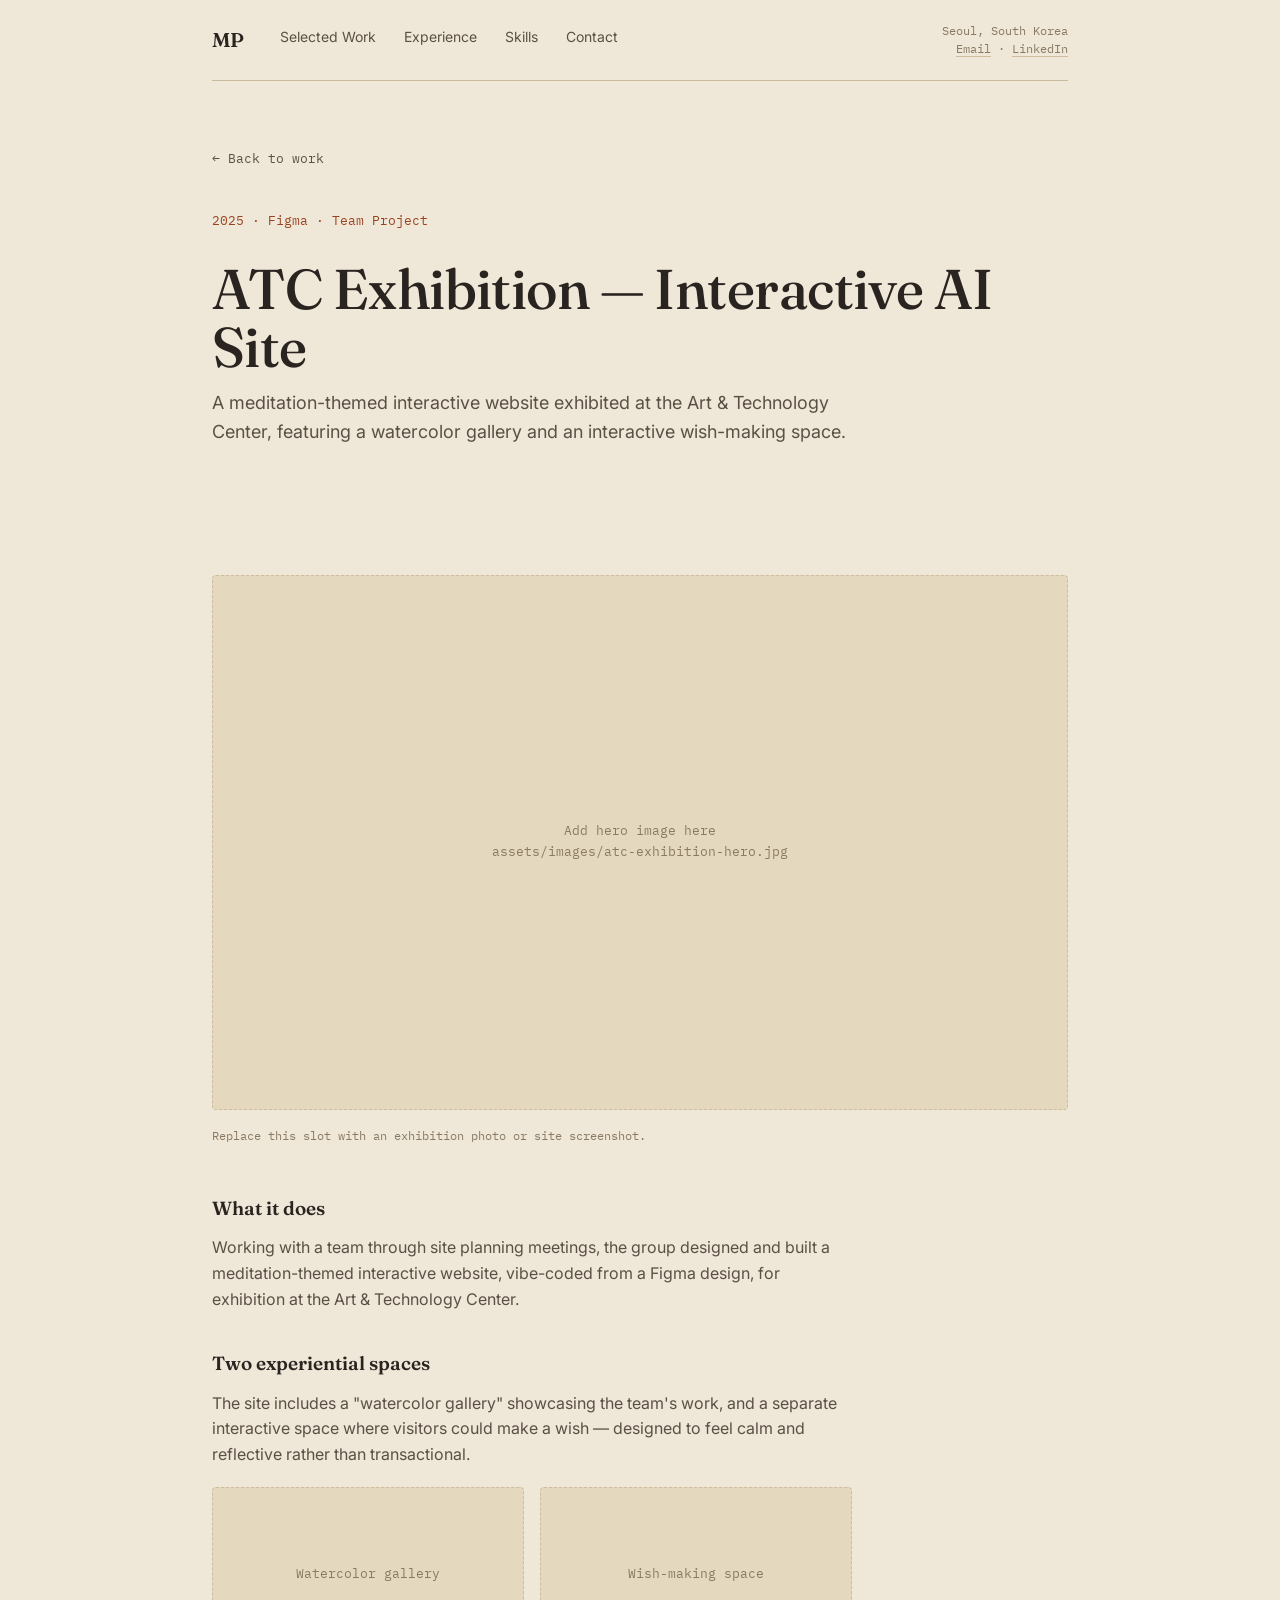
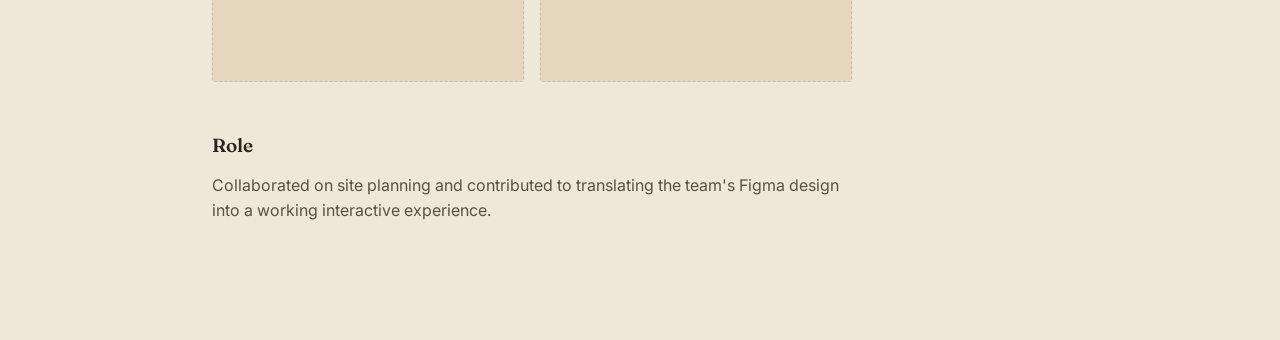
==== projects/atc-exhibition.html @ 1a22117f "Initial commit: Portfolio website" ====
<!DOCTYPE html>
<html lang="ko">
<head>
<meta charset="UTF-8">
<meta name="viewport" content="width=device-width, initial-scale=1.0">
<title>ATC Exhibition — Minji Park</title>
<link rel="preconnect" href="https://fonts.googleapis.com">
<link href="https://fonts.googleapis.com/css2?family=Fraunces:ital,opsz,wght@0,9..144,400;0,9..144,500;0,9..144,600;1,9..144,400&family=Inter:wght@400;500;600&family=IBM+Plex+Mono:wght@400;500&display=swap" rel="stylesheet">
<link rel="stylesheet" href="../styles.css">
</head>
<body>

<div class="wrap">
  <header class="rail">
    <div class="rail-left">
      <a class="mark" href="../index.html">MP</a>
      <nav>
        <a href="../index.html#work">Selected Work</a>
        <a href="../index.html#experience">Experience</a>
        <a href="../index.html#skills">Skills</a>
        <a href="../index.html#contact">Contact</a>
      </nav>
    </div>
    <div class="rail-foot">
      Seoul, South Korea<br>
      <a href="mailto:youremail@example.com">Email</a> · <a href="https://linkedin.com/in/minjipark-profile" target="_blank">LinkedIn</a>
    </div>
  </header>

  <main>
    <a class="back-link" href="../index.html#work">&larr; Back to work</a>

    <section class="detail-hero">
      <p class="detail-meta">2025 · Figma · Team Project</p>
      <h1>ATC Exhibition — Interactive AI Site</h1>
      <p class="lede">A meditation-themed interactive website exhibited at the Art &amp; Technology Center, featuring a watercolor gallery and an interactive wish-making space.</p>
    </section>

    <div class="image-slot">
      <p class="placeholder-text">Add hero image here<br>assets/images/atc-exhibition-hero.jpg</p>
    </div>
    <p class="image-caption">Replace this slot with an exhibition photo or site screenshot.</p>

    <div class="detail-body">
      <h3>What it does</h3>
      <p>Working with a team through site planning meetings, the group designed and built a meditation-themed interactive website, vibe-coded from a Figma design, for exhibition at the Art &amp; Technology Center.</p>

      <h3>Two experiential spaces</h3>
      <p>The site includes a "watercolor gallery" showcasing the team's work, and a separate interactive space where visitors could make a wish — designed to feel calm and reflective rather than transactional.</p>

      <div class="image-row">
        <div class="image-slot"><p class="placeholder-text">Watercolor gallery</p></div>
        <div class="image-slot"><p class="placeholder-text">Wish-making space</p></div>
      </div>

      <h3>Role</h3>
      <p>Collaborated on site planning and contributed to translating the team's Figma design into a working interactive experience.</p>
    </div>
  </main>
</div>

<script src="../script.js"></script>
</body>
</html>
---- styles.css ----
:root{
  --cream:#efe7d8;
  --panel:#e4d8bf;
  --panel-line:#cebd9c;
  --ink:#2a2420;
  --ink-soft:#5b5045;
  --taupe:#8a7a63;
  --orange:#bf5527;
  --orange-deep:#9a431f;
  --orange-soft:#e2a479;
  --line:#cabb9c;
}
*{box-sizing:border-box;}
html{scroll-behavior:smooth;}
body{
  margin:0;
  background:var(--cream);
  color:var(--ink);
  font-family:'Inter', -apple-system, sans-serif;
  font-size:16px;
  line-height:1.6;
  -webkit-font-smoothing:antialiased;
}
a{color:inherit;}
img{max-width:100%; display:block;}
::selection{background:var(--orange-soft); color:var(--ink);}

.wrap{
  max-width:920px;
  margin:0 auto;
  padding:0 32px;
}

/* ---- top rail ---- */
.rail{
  position:sticky;
  top:0;
  z-index:10;
  background:rgba(239,231,216,0.9);
  backdrop-filter:blur(6px);
  display:flex;
  align-items:center;
  justify-content:space-between;
  padding:22px 0;
  border-bottom:1px solid var(--line);
}
.rail-left{display:flex; align-items:center; gap:36px;}
.mark{
  font-family:'Fraunces', serif;
  font-weight:600;
  font-size:20px;
  letter-spacing:-0.01em;
  text-decoration:none;
  color:var(--ink);
}
.rail nav{
  display:flex;
  flex-direction:row;
  gap:28px;
}
.rail nav a{
  text-decoration:none;
  color:var(--ink-soft);
  font-size:14px;
  padding-bottom:3px;
  border-bottom:2px solid transparent;
  transition:color .15s ease, border-color .15s ease;
}
.rail nav a:hover{color:var(--orange-deep); border-color:var(--orange);}
.rail-foot{
  font-family:'IBM Plex Mono', monospace;
  font-size:12px;
  color:var(--taupe);
  text-align:right;
  line-height:1.5;
}
.rail-foot a{text-decoration:none; border-bottom:1px solid var(--panel-line);}
.rail-foot a:hover{border-color:var(--orange);}

/* ---- main ---- */
main{padding:64px 0 96px; min-width:0;}
section{padding:88px 0; border-top:1px solid var(--line);}
section:first-of-type{border-top:none; padding-top:0;}

.fade-section{
  opacity:0;
  transform:translateY(18px);
  transition:opacity .7s ease, transform .7s ease;
}
.fade-section.in-view{
  opacity:1;
  transform:translateY(0);
}
@media (prefers-reduced-motion: reduce){
  .fade-section{opacity:1; transform:none; transition:none;}
}

/* hero */
.hero{
  min-height:calc(100vh - 80px);
  display:flex;
  flex-direction:column;
  justify-content:center;
}
.hero h1{
  font-family:'Fraunces', serif;
  font-weight:500;
  font-size:clamp(56px, 9vw, 108px);
  line-height:0.98;
  margin:0 0 10px;
  letter-spacing:-0.015em;
}
.hero .kr{
  font-family:'Fraunces', serif;
  font-style:italic;
  font-weight:400;
  font-size:clamp(24px, 3.4vw, 34px);
  color:var(--orange-deep);
  margin:0 0 40px;
}
.hero p.lede{
  max-width:56ch;
  font-size:19px;
  color:var(--ink-soft);
  margin:0 0 36px;
}
.tags{display:flex; flex-wrap:wrap; gap:10px;}
.tag{
  font-family:'IBM Plex Mono', monospace;
  font-size:12.5px;
  color:var(--ink-soft);
  background:var(--panel);
  border:1px solid var(--panel-line);
  padding:6px 12px;
  border-radius:3px;
}

h2.h-label{
  font-family:'Fraunces', serif;
  font-weight:500;
  font-size:28px;
  margin:0 0 40px;
  letter-spacing:-0.005em;
}

/* project list (home page) */
.project{
  display:grid;
  grid-template-columns:120px 1fr;
  gap:28px;
  padding:28px 0;
  border-top:1px solid var(--line);
  text-decoration:none;
  color:inherit;
}
.project:first-of-type{border-top:none; padding-top:0;}
.project .year{
  font-family:'IBM Plex Mono', monospace;
  font-size:13px;
  color:var(--taupe);
  padding-top:4px;
}
.project h3{
  font-family:'Fraunces', serif;
  font-weight:600;
  font-size:21px;
  margin:0 0 4px;
  transition:color .15s ease;
}
a.project:hover h3{color:var(--orange-deep);}
.project .stack{
  font-family:'IBM Plex Mono', monospace;
  font-size:12.5px;
  color:var(--orange-deep);
  margin:0 0 10px;
}
.project p{
  margin:0;
  color:var(--ink-soft);
  max-width:58ch;
  font-size:15px;
}

/* experience */
.xp-row{
  display:grid;
  grid-template-columns:1fr auto;
  gap:12px;
  align-items:baseline;
  padding:20px 0;
  border-top:1px solid var(--line);
}
.xp-row:first-of-type{border-top:none; padding-top:0;}
.xp-role{font-weight:600; font-size:16px;}
.xp-org{color:var(--ink-soft); font-size:14.5px; margin-top:2px;}
.xp-date{
  font-family:'IBM Plex Mono', monospace;
  font-size:12.5px;
  color:var(--taupe);
  white-space:nowrap;
}

/* skills */
.skill-grid{
  display:grid;
  grid-template-columns:repeat(2, 1fr);
  gap:32px 48px;
}
.skill-group h4{
  font-family:'IBM Plex Mono', monospace;
  font-size:12.5px;
  font-weight:500;
  color:var(--taupe);
  margin:0 0 10px;
}
.skill-group p{margin:0; font-size:15px; color:var(--ink);}

/* contact */
.contact h2.h-label{margin-bottom:16px;}
.contact p{color:var(--ink-soft); max-width:50ch; margin:0 0 28px;}
.contact-links{display:flex; flex-direction:column; gap:8px;}
.contact-links a{
  font-family:'Fraunces', serif;
  font-size:22px;
  text-decoration:none;
  color:var(--ink);
  width:fit-content;
  border-bottom:1px solid transparent;
  transition:border-color .15s ease, color .15s ease;
}
.contact-links a:hover{color:var(--orange-deep); border-color:var(--orange);}

/* ---- project detail pages ---- */
.back-link{
  display:inline-flex;
  align-items:center;
  gap:6px;
  font-family:'IBM Plex Mono', monospace;
  font-size:13px;
  color:var(--ink-soft);
  text-decoration:none;
  margin-bottom:40px;
  border-bottom:1px solid transparent;
}
.back-link:hover{color:var(--orange-deep); border-color:var(--orange);}

.detail-hero h1{
  font-family:'Fraunces', serif;
  font-weight:500;
  font-size:clamp(36px, 6vw, 56px);
  line-height:1.05;
  margin:0 0 12px;
  letter-spacing:-0.01em;
}
.detail-meta{
  font-family:'IBM Plex Mono', monospace;
  font-size:13px;
  color:var(--orange-deep);
  margin:0 0 28px;
}
.detail-hero p.lede{
  max-width:60ch;
  font-size:18px;
  color:var(--ink-soft);
  margin:0 0 40px;
}

/* image placeholder — swap the <img> src, or delete this block once you add real photos */
.image-slot{
  width:100%;
  aspect-ratio:16/10;
  background:var(--panel);
  border:1px dashed var(--panel-line);
  border-radius:4px;
  display:flex;
  align-items:center;
  justify-content:center;
  margin-bottom:16px;
  overflow:hidden;
}
.image-slot img{width:100%; height:100%; object-fit:cover;}
.image-slot .placeholder-text{
  font-family:'IBM Plex Mono', monospace;
  font-size:13px;
  color:var(--taupe);
  text-align:center;
  padding:20px;
}
.image-caption{
  font-family:'IBM Plex Mono', monospace;
  font-size:12px;
  color:var(--taupe);
  margin:0 0 48px;
}
.image-row{
  display:grid;
  grid-template-columns:1fr 1fr;
  gap:16px;
  margin-bottom:48px;
}
.image-row .image-slot{margin-bottom:0;}

.detail-body{max-width:64ch;}
.detail-body p{color:var(--ink-soft); font-size:16px; margin:0 0 20px;}
.detail-body h3{
  font-family:'Fraunces', serif;
  font-weight:600;
  font-size:19px;
  margin:36px 0 12px;
}

@media (max-width:800px){
  .wrap{padding:0 20px;}
  .rail{flex-wrap:wrap; gap:12px; padding:16px 0;}
  .rail nav{display:none;}
  .rail-foot{display:none;}
  main{padding:24px 0 72px;}
  section{padding:56px 0;}
  .project{grid-template-columns:1fr; gap:6px;}
  .skill-grid{grid-template-columns:1fr;}
  .image-row{grid-template-columns:1fr;}
}
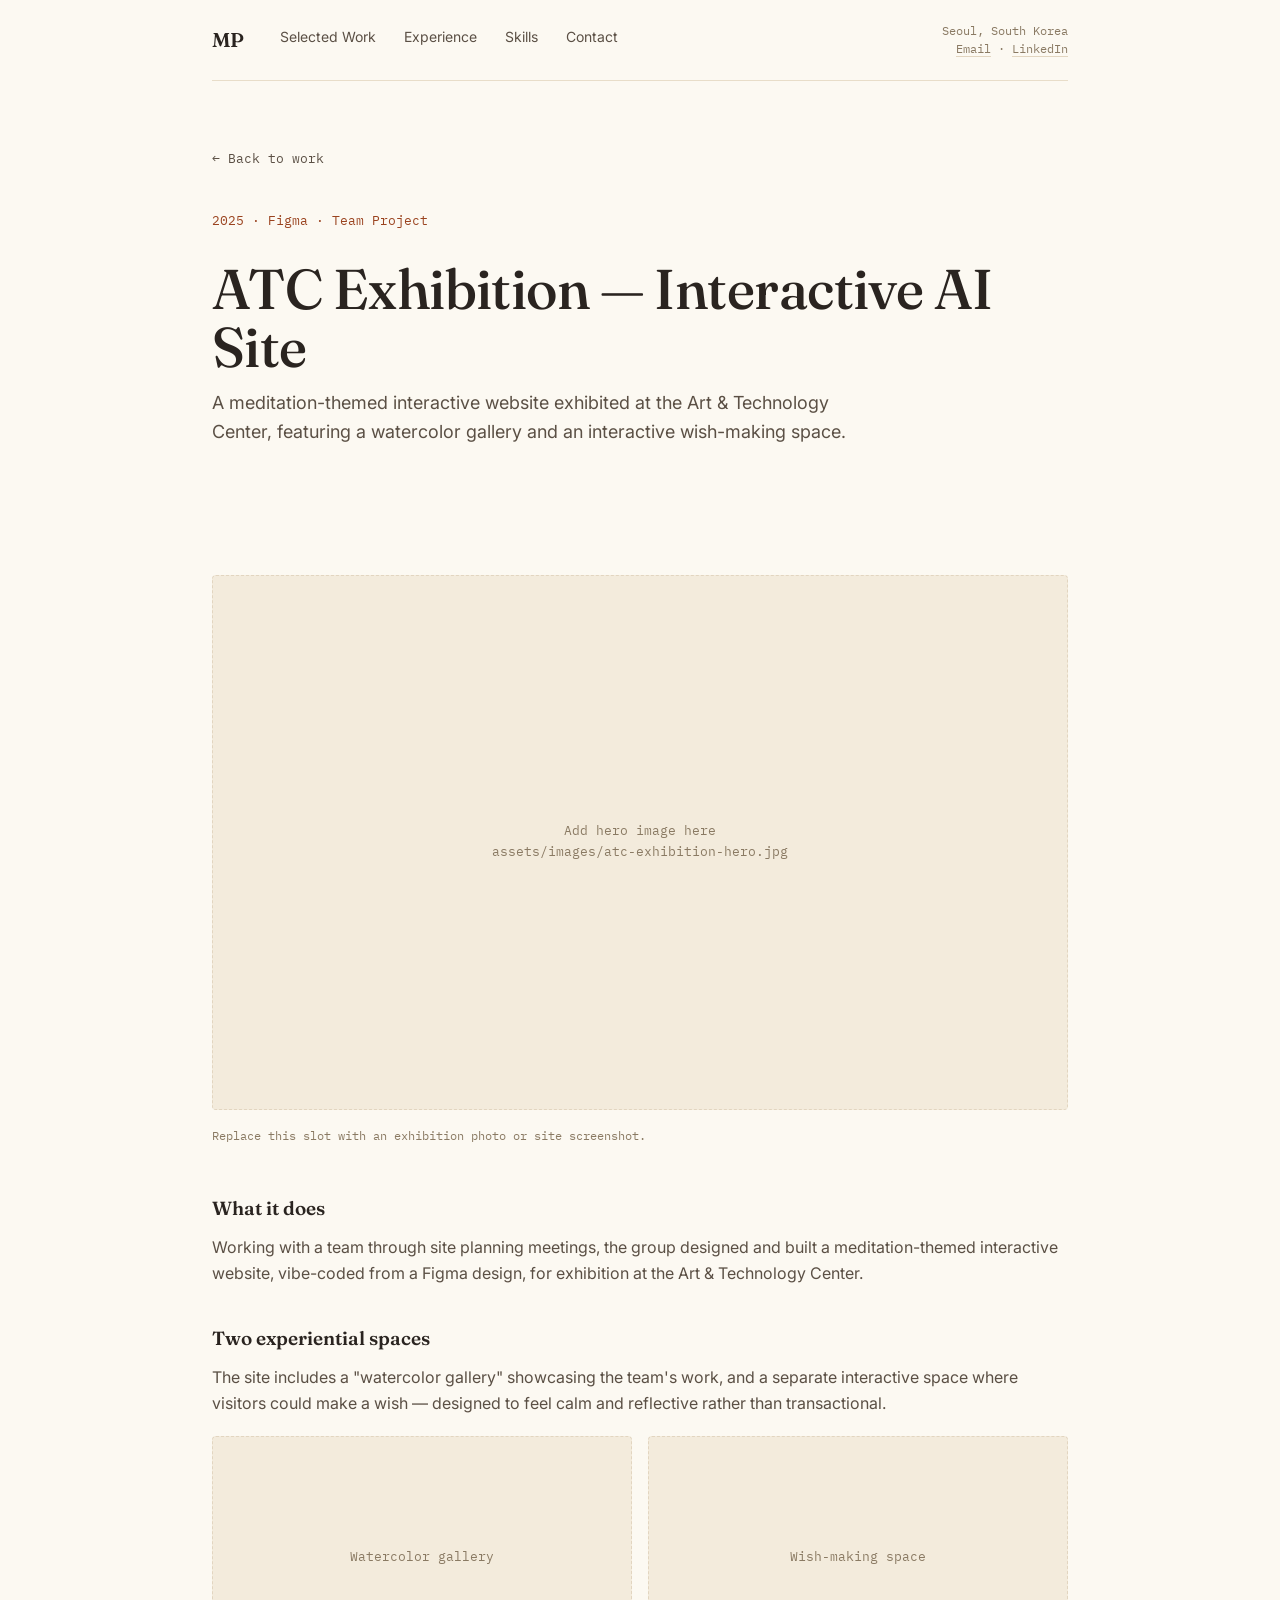
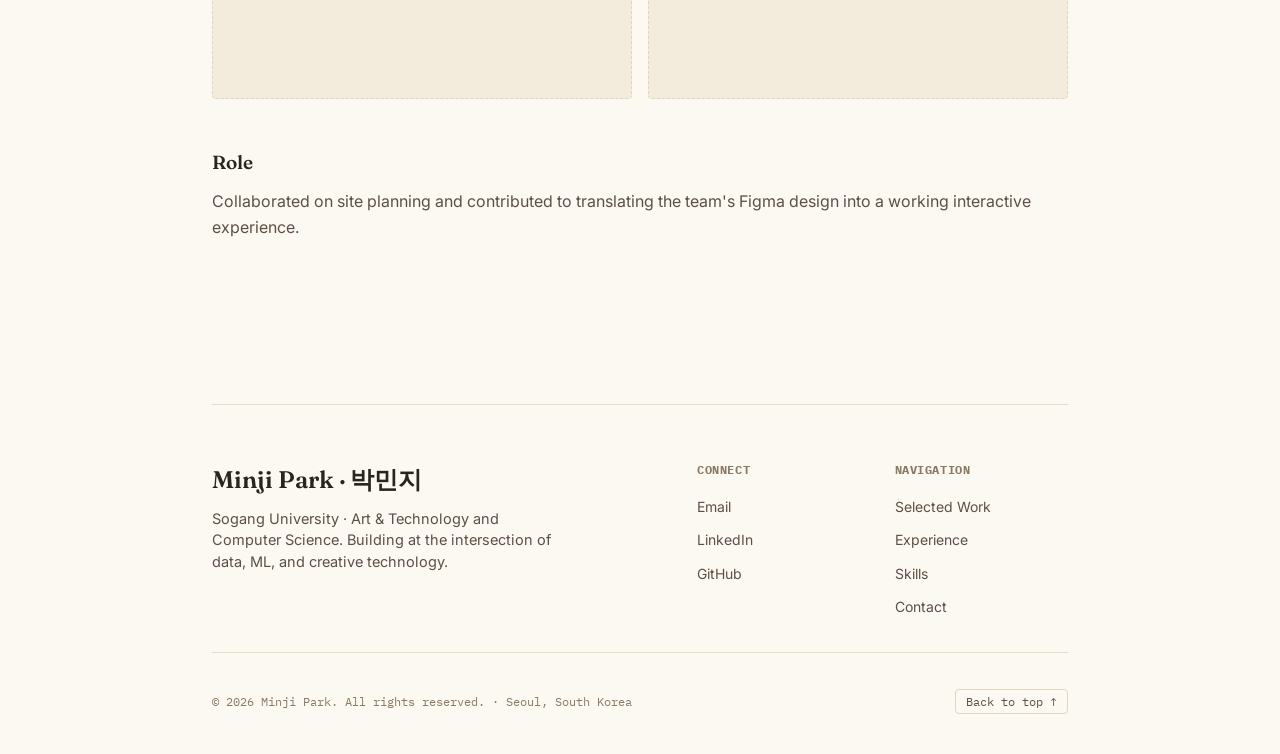
==== commit 571ced06: "Brighten beige background and add site footer with contact and LinkedIn links" ====
--- a/projects/atc-exhibition.html
+++ b/projects/atc-exhibition.html
@@ -23,7 +23,7 @@
     </div>
     <div class="rail-foot">
       Seoul, South Korea<br>
-      <a href="mailto:youremail@example.com">Email</a> · <a href="https://linkedin.com/in/minjipark-profile" target="_blank">LinkedIn</a>
+      <a href="mailto:minjip0810@gmail.com">Email</a> · <a href="https://linkedin.com/in/minjipark-profile" target="_blank" rel="noopener">LinkedIn</a>
     </div>
   </header>
 
@@ -57,6 +57,40 @@
       <p>Collaborated on site planning and contributed to translating the team's Figma design into a working interactive experience.</p>
     </div>
   </main>
+
+  <footer class="site-footer">
+    <div class="footer-inner">
+      <div class="footer-top">
+        <div class="footer-brand">
+          <a href="../index.html" class="footer-mark">Minji Park · 박민지</a>
+          <p>Sogang University · Art &amp; Technology and Computer Science. Building at the intersection of data, ML, and creative technology.</p>
+        </div>
+        <div class="footer-links-grid">
+          <div class="footer-col">
+            <h4>Connect</h4>
+            <ul>
+              <li><a href="mailto:minjip0810@gmail.com">Email</a></li>
+              <li><a href="https://linkedin.com/in/minjipark-profile" target="_blank" rel="noopener">LinkedIn</a></li>
+              <li><a href="https://github.com/mjipark" target="_blank" rel="noopener">GitHub</a></li>
+            </ul>
+          </div>
+          <div class="footer-col">
+            <h4>Navigation</h4>
+            <ul>
+              <li><a href="../index.html#work">Selected Work</a></li>
+              <li><a href="../index.html#experience">Experience</a></li>
+              <li><a href="../index.html#skills">Skills</a></li>
+              <li><a href="../index.html#contact">Contact</a></li>
+            </ul>
+          </div>
+        </div>
+      </div>
+      <div class="footer-bottom">
+        <div>© 2026 Minji Park. All rights reserved. · Seoul, South Korea</div>
+        <button class="back-to-top" onclick="window.scrollTo({top: 0, behavior: 'smooth'})">Back to top ↑</button>
+      </div>
+    </div>
+  </footer>
 </div>
 
 <script src="../script.js"></script>
--- a/styles.css
+++ b/styles.css
@@ -1,14 +1,14 @@
 :root{
-  --cream:#efe7d8;
-  --panel:#e4d8bf;
-  --panel-line:#cebd9c;
+  --cream:#fcf9f2;
+  --panel:#f3ebdc;
+  --panel-line:#e2d5c0;
   --ink:#2a2420;
   --ink-soft:#5b5045;
   --taupe:#8a7a63;
   --orange:#bf5527;
   --orange-deep:#9a431f;
   --orange-soft:#e2a479;
-  --line:#cabb9c;
+  --line:#e8ddc9;
 }
 *{box-sizing:border-box;}
 html{scroll-behavior:smooth;}
@@ -36,8 +36,8 @@
   position:sticky;
   top:0;
   z-index:10;
-  background:rgba(239,231,216,0.9);
-  backdrop-filter:blur(6px);
+  background:rgba(252,249,242,0.92);
+  backdrop-filter:blur(8px);
   display:flex;
   align-items:center;
   justify-content:space-between;
@@ -300,6 +300,7 @@
 }
 .image-row .image-slot{margin-bottom:0;}
 
+}
 .detail-body{max-width:64ch;}
 .detail-body p{color:var(--ink-soft); font-size:16px; margin:0 0 20px;}
 .detail-body h3{
@@ -307,6 +308,136 @@
   font-weight:600;
   font-size:19px;
   margin:36px 0 12px;
+}
+
+/* ---- contact cards ---- */
+.contact-grid {
+  display: grid;
+  grid-template-columns: repeat(auto-fit, minmax(240px, 1fr));
+  gap: 16px;
+  margin-top: 24px;
+}
+.contact-card {
+  display: flex;
+  flex-direction: column;
+  padding: 20px 24px;
+  background: var(--panel);
+  border: 1px solid var(--panel-line);
+  border-radius: 6px;
+  text-decoration: none;
+  color: inherit;
+  transition: transform 0.2s ease, border-color 0.2s ease, box-shadow 0.2s ease;
+}
+.contact-card:hover {
+  transform: translateY(-2px);
+  border-color: var(--orange);
+  box-shadow: 0 4px 16px rgba(191, 85, 39, 0.08);
+}
+.contact-card .card-label {
+  font-family: 'IBM Plex Mono', monospace;
+  font-size: 12px;
+  color: var(--taupe);
+  text-transform: uppercase;
+  margin-bottom: 6px;
+}
+.contact-card .card-title {
+  font-family: 'Fraunces', serif;
+  font-size: 19px;
+  font-weight: 600;
+  color: var(--ink);
+}
+.contact-card:hover .card-title {
+  color: var(--orange-deep);
+}
+
+/* ---- site footer ---- */
+.site-footer {
+  border-top: 1px solid var(--line);
+  padding: 56px 0 40px;
+  margin-top: 48px;
+}
+.footer-inner {
+  display: flex;
+  flex-direction: column;
+  gap: 36px;
+}
+.footer-top {
+  display: grid;
+  grid-template-columns: 1.2fr 1fr;
+  gap: 40px;
+  padding-bottom: 32px;
+  border-bottom: 1px solid var(--line);
+}
+.footer-brand .footer-mark {
+  font-family: 'Fraunces', serif;
+  font-size: 24px;
+  font-weight: 600;
+  text-decoration: none;
+  color: var(--ink);
+  display: inline-block;
+  margin-bottom: 8px;
+}
+.footer-brand p {
+  color: var(--ink-soft);
+  font-size: 14.5px;
+  max-width: 38ch;
+  margin: 0;
+  line-height: 1.5;
+}
+.footer-links-grid {
+  display: grid;
+  grid-template-columns: 1fr 1fr;
+  gap: 24px;
+}
+.footer-col h4 {
+  font-family: 'IBM Plex Mono', monospace;
+  font-size: 11.5px;
+  text-transform: uppercase;
+  letter-spacing: 0.05em;
+  color: var(--taupe);
+  margin: 0 0 14px;
+}
+.footer-col ul {
+  list-style: none;
+  padding: 0;
+  margin: 0;
+  display: flex;
+  flex-direction: column;
+  gap: 8px;
+}
+.footer-col a {
+  font-size: 14px;
+  color: var(--ink-soft);
+  text-decoration: none;
+  transition: color 0.15s ease;
+}
+.footer-col a:hover {
+  color: var(--orange-deep);
+}
+.footer-bottom {
+  display: flex;
+  align-items: center;
+  justify-content: space-between;
+  font-family: 'IBM Plex Mono', monospace;
+  font-size: 12px;
+  color: var(--taupe);
+}
+.back-to-top {
+  background: none;
+  border: none;
+  color: var(--ink-soft);
+  font-family: 'IBM Plex Mono', monospace;
+  font-size: 12px;
+  cursor: pointer;
+  padding: 4px 10px;
+  border: 1px solid var(--panel-line);
+  border-radius: 4px;
+  transition: all 0.15s ease;
+}
+.back-to-top:hover {
+  color: var(--orange-deep);
+  border-color: var(--orange);
+  background: var(--panel);
 }
 
 @media (max-width:800px){
@@ -314,9 +445,12 @@
   .rail{flex-wrap:wrap; gap:12px; padding:16px 0;}
   .rail nav{display:none;}
   .rail-foot{display:none;}
-  main{padding:24px 0 72px;}
-  section{padding:56px 0;}
+  main{padding:24px 0 48px;}
+  section{padding:48px 0;}
   .project{grid-template-columns:1fr; gap:6px;}
   .skill-grid{grid-template-columns:1fr;}
   .image-row{grid-template-columns:1fr;}
-}
+  .footer-top{grid-template-columns:1fr; gap:28px;}
+  .footer-bottom{flex-direction:column; gap:16px; align-items:flex-start;}
+}
+
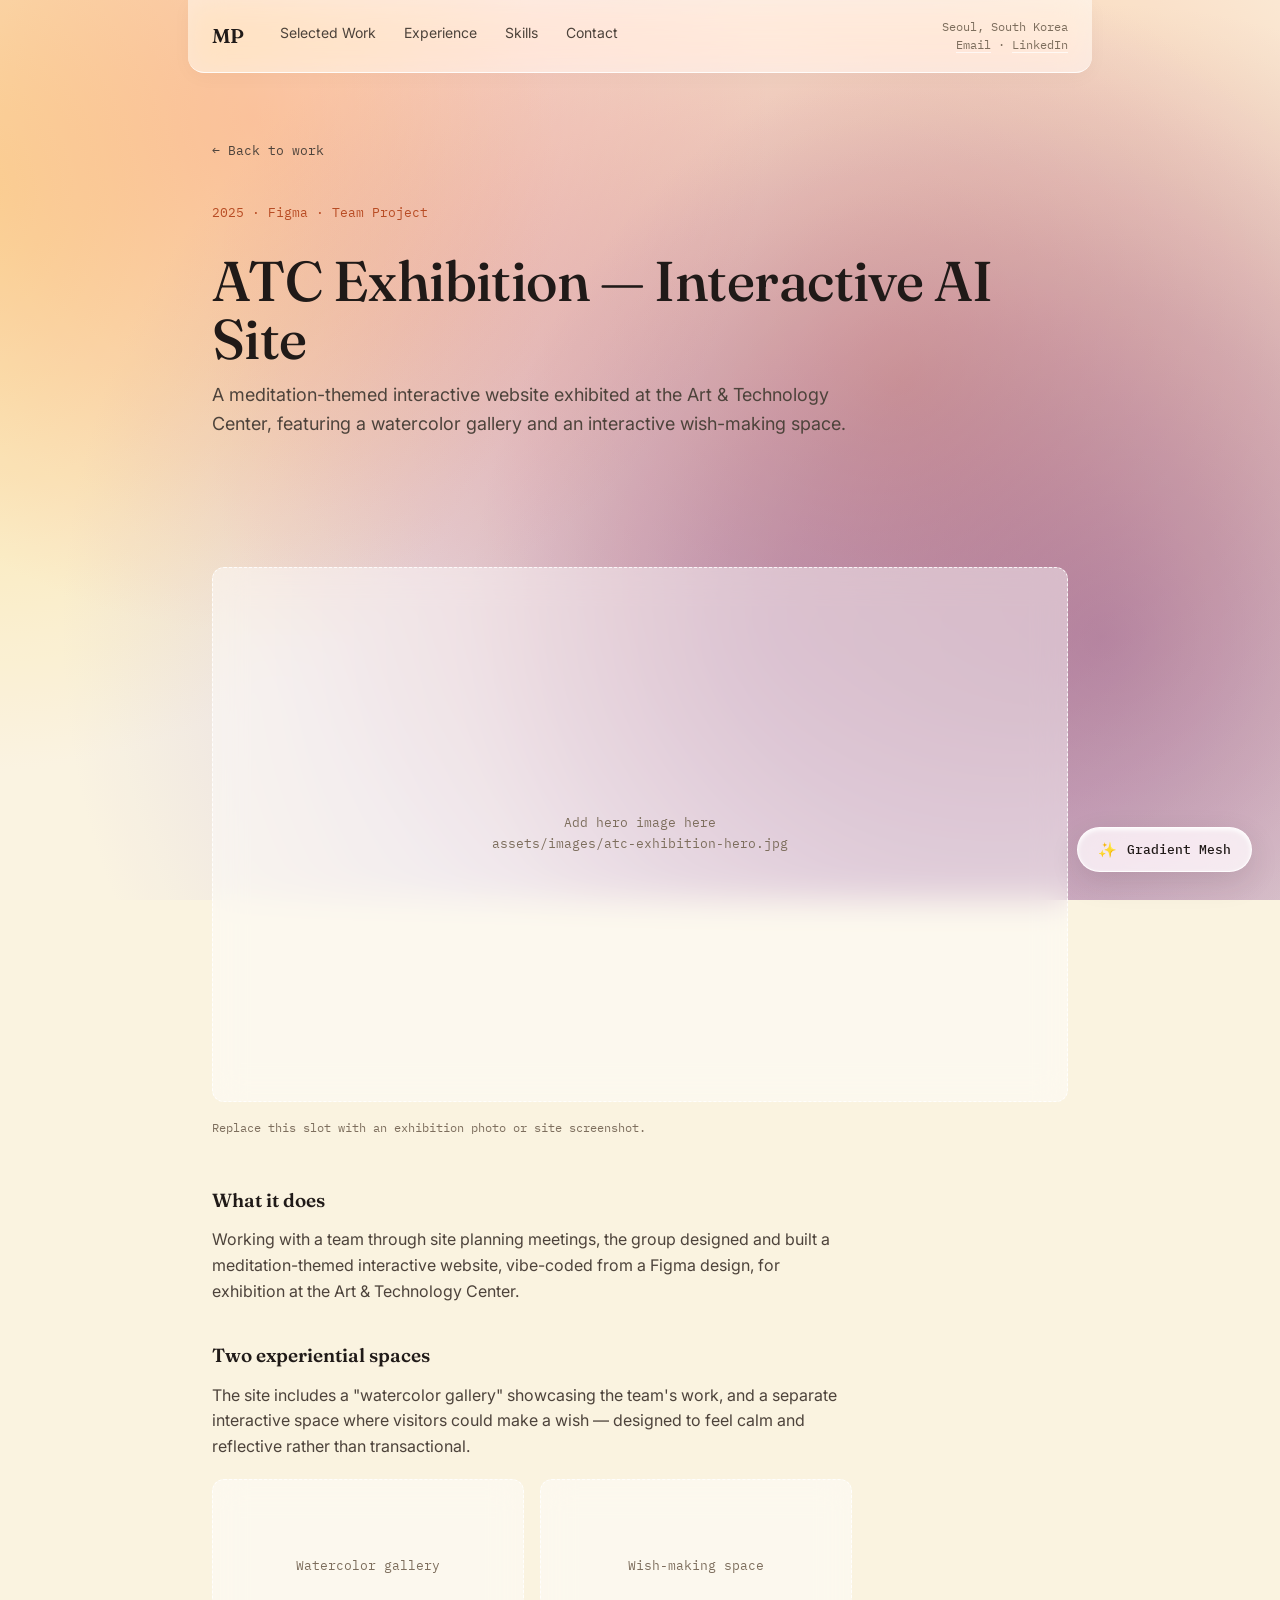
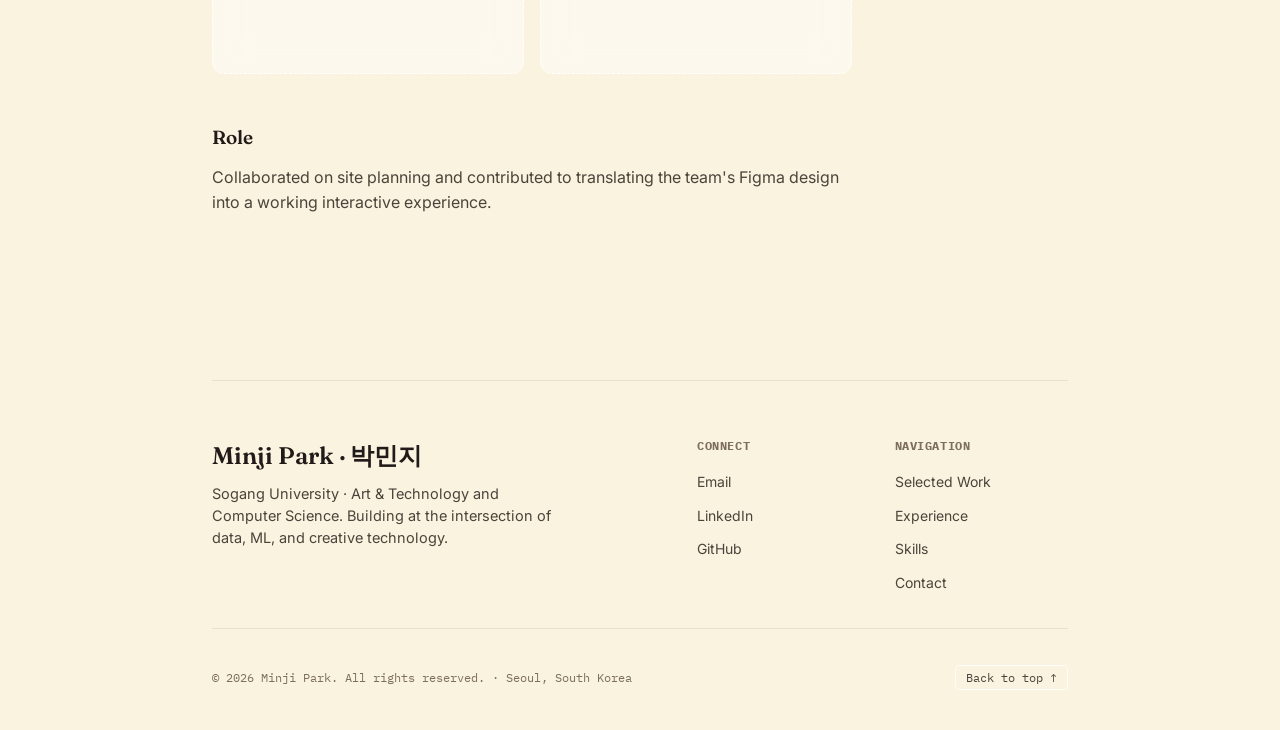
==== commit fe63b796: "Add animated gradient mesh background, glassmorphism retro panels, and interactive controls UI" ====
--- a/projects/atc-exhibition.html
+++ b/projects/atc-exhibition.html
@@ -9,6 +9,9 @@
 <link rel="stylesheet" href="../styles.css">
 </head>
 <body>
+<canvas id="gradient-mesh-canvas"></canvas>
+
+<div class="scroll-progress" id="scrollProgress"></div>
 
 <div class="wrap">
   <header class="rail">
@@ -94,5 +97,6 @@
 </div>
 
 <script src="../script.js"></script>
+<script src="../gradient-mesh.js"></script>
 </body>
 </html>
--- a/styles.css
+++ b/styles.css
@@ -1,14 +1,17 @@
 :root{
-  --cream:#fcf9f2;
-  --panel:#f3ebdc;
-  --panel-line:#e2d5c0;
-  --ink:#2a2420;
-  --ink-soft:#5b5045;
-  --taupe:#8a7a63;
-  --orange:#bf5527;
-  --orange-deep:#9a431f;
-  --orange-soft:#e2a479;
-  --line:#e8ddc9;
+  --cream:#faf3e0;
+  --panel:rgba(255, 255, 255, 0.45);
+  --panel-line:rgba(255, 255, 255, 0.7);
+  --glass-bg:rgba(255, 255, 255, 0.60);
+  --glass-border:rgba(255, 255, 255, 0.85);
+  --glass-shadow:0 8px 32px 0 rgba(42, 36, 32, 0.08);
+  --ink:#201a18;
+  --ink-soft:#4d433b;
+  --taupe:#7d6e5d;
+  --orange:#e07248;
+  --orange-deep:#b84c24;
+  --orange-soft:#f4be9b;
+  --line:rgba(210, 190, 170, 0.35);
 }
 *{box-sizing:border-box;}
 html{scroll-behavior:smooth;}
@@ -25,10 +28,33 @@
 img{max-width:100%; display:block;}
 ::selection{background:var(--orange-soft); color:var(--ink);}
 
+#gradient-mesh-canvas {
+  position: fixed;
+  top: 0;
+  left: 0;
+  width: 100vw;
+  height: 100vh;
+  z-index: -1;
+  pointer-events: none;
+  display: block;
+}
+
 .wrap{
   max-width:920px;
   margin:0 auto;
   padding:0 32px;
+}
+
+/* ---- scroll progress bar ---- */
+.scroll-progress {
+  position: fixed;
+  top: 0;
+  left: 0;
+  height: 3px;
+  background: linear-gradient(90deg, #c8b4e2, var(--orange-soft), var(--orange-deep));
+  z-index: 100;
+  width: 0%;
+  transition: width 0.1s linear;
 }
 
 /* ---- top rail ---- */
@@ -36,13 +62,18 @@
   position:sticky;
   top:0;
   z-index:10;
-  background:rgba(252,249,242,0.92);
-  backdrop-filter:blur(8px);
+  background:rgba(255, 255, 255, 0.55);
+  backdrop-filter:blur(16px) saturate(180%);
+  -webkit-backdrop-filter:blur(16px) saturate(180%);
   display:flex;
   align-items:center;
   justify-content:space-between;
-  padding:22px 0;
-  border-bottom:1px solid var(--line);
+  padding:18px 24px;
+  margin-left: -24px;
+  margin-right: -24px;
+  border-bottom:1px solid var(--glass-border);
+  box-shadow: 0 4px 20px rgba(0, 0, 0, 0.03);
+  border-radius: 0 0 16px 16px;
 }
 .rail-left{display:flex; align-items:center; gap:36px;}
 .mark{
@@ -52,7 +83,9 @@
   letter-spacing:-0.01em;
   text-decoration:none;
   color:var(--ink);
-}
+  transition: color 0.15s ease;
+}
+.mark:hover { color: var(--orange-deep); }
 .rail nav{
   display:flex;
   flex-direction:row;
@@ -66,7 +99,10 @@
   border-bottom:2px solid transparent;
   transition:color .15s ease, border-color .15s ease;
 }
-.rail nav a:hover{color:var(--orange-deep); border-color:var(--orange);}
+.rail nav a:hover, .rail nav a.active {
+  color:var(--orange-deep);
+  border-color:var(--orange);
+}
 .rail-foot{
   font-family:'IBM Plex Mono', monospace;
   font-size:12px;
@@ -74,7 +110,7 @@
   text-align:right;
   line-height:1.5;
 }
-.rail-foot a{text-decoration:none; border-bottom:1px solid var(--panel-line);}
+.rail-foot a{text-decoration:none; border-bottom:1px solid var(--panel-line); transition: border-color 0.15s ease;}
 .rail-foot a:hover{border-color:var(--orange);}
 
 /* ---- main ---- */
@@ -97,11 +133,42 @@
 
 /* hero */
 .hero{
-  min-height:calc(100vh - 80px);
+  min-height:calc(100vh - 120px);
   display:flex;
   flex-direction:column;
   justify-content:center;
 }
+.status-badge {
+  display: inline-flex;
+  align-items: center;
+  gap: 8px;
+  font-family: 'IBM Plex Mono', monospace;
+  font-size: 12px;
+  color: var(--ink-soft);
+  background: rgba(255, 255, 255, 0.55);
+  backdrop-filter: blur(12px) saturate(180%);
+  -webkit-backdrop-filter: blur(12px) saturate(180%);
+  border: 1px solid var(--glass-border);
+  padding: 6px 14px;
+  border-radius: 20px;
+  margin-bottom: 24px;
+  width: fit-content;
+  box-shadow: 0 4px 12px rgba(42, 36, 32, 0.04);
+}
+.status-dot {
+  width: 8px;
+  height: 8px;
+  border-radius: 50%;
+  background: #34d399;
+  box-shadow: 0 0 0 0 rgba(52, 211, 153, 0.4);
+  animation: pulseDot 2s infinite;
+}
+@keyframes pulseDot {
+  0% { box-shadow: 0 0 0 0 rgba(52, 211, 153, 0.7); }
+  70% { box-shadow: 0 0 0 8px rgba(52, 211, 153, 0); }
+  100% { box-shadow: 0 0 0 0 rgba(52, 211, 153, 0); }
+}
+
 .hero h1{
   font-family:'Fraunces', serif;
   font-weight:500;
@@ -129,43 +196,95 @@
   font-family:'IBM Plex Mono', monospace;
   font-size:12.5px;
   color:var(--ink-soft);
-  background:var(--panel);
-  border:1px solid var(--panel-line);
+  background: rgba(255, 255, 255, 0.45);
+  backdrop-filter: blur(10px);
+  -webkit-backdrop-filter: blur(10px);
+  border:1px solid var(--glass-border);
   padding:6px 12px;
-  border-radius:3px;
+  border-radius:6px;
+  transition: transform 0.2s ease, border-color 0.2s ease, color 0.2s ease, background 0.2s ease;
+  cursor: default;
+}
+.tag:hover {
+  transform: translateY(-2px);
+  background: rgba(255, 255, 255, 0.8);
+  border-color: var(--orange);
+  color: var(--orange-deep);
 }
 
 h2.h-label{
   font-family:'Fraunces', serif;
   font-weight:500;
   font-size:28px;
-  margin:0 0 40px;
+  margin:0 0 32px;
   letter-spacing:-0.005em;
+}
+
+/* filter bar */
+.filter-bar {
+  display: flex;
+  gap: 10px;
+  margin-bottom: 32px;
+  flex-wrap: wrap;
+}
+.filter-btn {
+  font-family: 'IBM Plex Mono', monospace;
+  font-size: 12.5px;
+  background: rgba(255, 255, 255, 0.45);
+  backdrop-filter: blur(10px);
+  -webkit-backdrop-filter: blur(10px);
+  color: var(--ink-soft);
+  border: 1px solid var(--glass-border);
+  padding: 6px 14px;
+  border-radius: 6px;
+  cursor: pointer;
+  transition: all 0.2s ease;
+}
+.filter-btn:hover, .filter-btn.active {
+  background: rgba(255, 255, 255, 0.85);
+  color: var(--orange-deep);
+  border-color: var(--orange);
+  box-shadow: 0 4px 12px rgba(184, 76, 36, 0.1);
 }
 
 /* project list (home page) */
 .project{
   display:grid;
-  grid-template-columns:120px 1fr;
+  grid-template-columns:120px 1fr auto;
   gap:28px;
-  padding:28px 0;
-  border-top:1px solid var(--line);
+  padding:32px 24px;
+  margin: 12px -24px 20px;
+  background: rgba(255, 255, 255, 0.40);
+  backdrop-filter: blur(16px) saturate(180%);
+  -webkit-backdrop-filter: blur(16px) saturate(180%);
+  border: 1px solid var(--glass-border);
+  border-radius: 16px;
+  box-shadow: var(--glass-shadow);
   text-decoration:none;
   color:inherit;
-}
-.project:first-of-type{border-top:none; padding-top:0;}
+  transition: background 0.25s ease, transform 0.25s cubic-bezier(0.16, 1, 0.3, 1), box-shadow 0.25s ease, opacity 0.25s ease;
+}
+.project:hover {
+  background: rgba(255, 255, 255, 0.75);
+  transform: translateY(-4px) scale(1.005);
+  box-shadow: 0 16px 40px 0 rgba(42, 36, 32, 0.12), 0 2px 6px 0 rgba(255, 255, 255, 0.9) inset;
+}
 .project .year{
   font-family:'IBM Plex Mono', monospace;
   font-size:13px;
   color:var(--taupe);
   padding-top:4px;
 }
+.project-content { min-width: 0; }
 .project h3{
   font-family:'Fraunces', serif;
   font-weight:600;
-  font-size:21px;
+  font-size:22px;
   margin:0 0 4px;
   transition:color .15s ease;
+  display: flex;
+  align-items: center;
+  gap: 8px;
 }
 a.project:hover h3{color:var(--orange-deep);}
 .project .stack{
@@ -175,24 +294,69 @@
   margin:0 0 10px;
 }
 .project p{
-  margin:0;
+  margin:0 0 12px;
   color:var(--ink-soft);
   max-width:58ch;
   font-size:15px;
 }
+.mini-tags {
+  display: flex;
+  gap: 6px;
+  flex-wrap: wrap;
+}
+.mini-tag {
+  font-family: 'IBM Plex Mono', monospace;
+  font-size: 11px;
+  background: rgba(255, 255, 255, 0.6);
+  border: 1px solid var(--panel-line);
+  padding: 2px 8px;
+  border-radius: 3px;
+  color: var(--ink-soft);
+}
+.project-arrow {
+  font-family: 'Fraunces', serif;
+  font-size: 20px;
+  color: var(--taupe);
+  padding-top: 4px;
+  transition: transform 0.2s ease, color 0.2s ease;
+}
+.project:hover .project-arrow {
+  transform: translateX(6px);
+  color: var(--orange-deep);
+}
 
 /* experience */
+.xp-timeline {
+  display: flex;
+  flex-direction: column;
+  gap: 12px;
+}
 .xp-row{
   display:grid;
   grid-template-columns:1fr auto;
   gap:12px;
   align-items:baseline;
-  padding:20px 0;
-  border-top:1px solid var(--line);
-}
-.xp-row:first-of-type{border-top:none; padding-top:0;}
-.xp-role{font-weight:600; font-size:16px;}
-.xp-org{color:var(--ink-soft); font-size:14.5px; margin-top:2px;}
+  padding:24px 20px;
+  background: rgba(255, 255, 255, 0.40);
+  backdrop-filter: blur(14px) saturate(180%);
+  -webkit-backdrop-filter: blur(14px) saturate(180%);
+  border: 1px solid var(--glass-border);
+  border-radius: 12px;
+  box-shadow: 0 4px 16px rgba(42, 36, 32, 0.04);
+  transition: background 0.25s ease, transform 0.2s ease, box-shadow 0.25s ease;
+}
+.xp-row:hover {
+  background: rgba(255, 255, 255, 0.75);
+  transform: translateY(-2px);
+  box-shadow: 0 10px 24px rgba(42, 36, 32, 0.08);
+}
+.xp-role{
+  font-family: 'Fraunces', serif;
+  font-weight:600;
+  font-size:17px;
+  color: var(--ink);
+}
+.xp-org{color:var(--ink-soft); font-size:14.5px; margin-top:3px;}
 .xp-date{
   font-family:'IBM Plex Mono', monospace;
   font-size:12.5px;
@@ -211,9 +375,57 @@
   font-size:12.5px;
   font-weight:500;
   color:var(--taupe);
-  margin:0 0 10px;
-}
-.skill-group p{margin:0; font-size:15px; color:var(--ink);}
+  margin:0 0 12px;
+  text-transform: uppercase;
+  letter-spacing: 0.05em;
+}
+.skill-chips {
+  display: flex;
+  flex-wrap: wrap;
+  gap: 8px;
+}
+.skill-chip {
+  font-family: 'IBM Plex Mono', monospace;
+  font-size: 13px;
+  color: var(--ink);
+  background: rgba(255, 255, 255, 0.45);
+  backdrop-filter: blur(10px);
+  -webkit-backdrop-filter: blur(10px);
+  border: 1px solid var(--glass-border);
+  padding: 6px 12px;
+  border-radius: 6px;
+  transition: all 0.2s ease;
+}
+.skill-chip:hover {
+  border-color: var(--orange);
+  color: var(--orange-deep);
+  background: rgba(255, 255, 255, 0.85);
+  transform: translateY(-2px);
+  box-shadow: 0 4px 12px rgba(184, 76, 36, 0.1);
+}
+
+/* toast notification */
+.toast-notification {
+  position: fixed;
+  bottom: 24px;
+  right: 24px;
+  background: var(--ink);
+  color: var(--cream);
+  font-family: 'IBM Plex Mono', monospace;
+  font-size: 13px;
+  padding: 12px 20px;
+  border-radius: 6px;
+  box-shadow: 0 8px 24px rgba(0,0,0,0.15);
+  opacity: 0;
+  transform: translateY(12px);
+  pointer-events: none;
+  transition: opacity 0.3s ease, transform 0.3s ease;
+  z-index: 1000;
+}
+.toast-notification.show {
+  opacity: 1;
+  transform: translateY(0);
+}
 
 /* contact */
 .contact h2.h-label{margin-bottom:16px;}
@@ -265,13 +477,15 @@
   margin:0 0 40px;
 }
 
-/* image placeholder — swap the <img> src, or delete this block once you add real photos */
+/* image placeholder */
 .image-slot{
   width:100%;
   aspect-ratio:16/10;
-  background:var(--panel);
-  border:1px dashed var(--panel-line);
-  border-radius:4px;
+  background: rgba(255, 255, 255, 0.45);
+  backdrop-filter: blur(16px);
+  -webkit-backdrop-filter: blur(16px);
+  border:1px dashed var(--glass-border);
+  border-radius:12px;
   display:flex;
   align-items:center;
   justify-content:center;
@@ -300,7 +514,6 @@
 }
 .image-row .image-slot{margin-bottom:0;}
 
-}
 .detail-body{max-width:64ch;}
 .detail-body p{color:var(--ink-soft); font-size:16px; margin:0 0 20px;}
 .detail-body h3{
@@ -320,18 +533,22 @@
 .contact-card {
   display: flex;
   flex-direction: column;
-  padding: 20px 24px;
-  background: var(--panel);
-  border: 1px solid var(--panel-line);
-  border-radius: 6px;
+  padding: 24px;
+  background: rgba(255, 255, 255, 0.45);
+  backdrop-filter: blur(16px) saturate(180%);
+  -webkit-backdrop-filter: blur(16px) saturate(180%);
+  border: 1px solid var(--glass-border);
+  border-radius: 14px;
+  box-shadow: 0 4px 16px rgba(42, 36, 32, 0.05);
   text-decoration: none;
   color: inherit;
-  transition: transform 0.2s ease, border-color 0.2s ease, box-shadow 0.2s ease;
+  transition: transform 0.25s ease, border-color 0.25s ease, box-shadow 0.25s ease, background 0.25s ease;
 }
 .contact-card:hover {
-  transform: translateY(-2px);
+  transform: translateY(-4px);
+  background: rgba(255, 255, 255, 0.85);
   border-color: var(--orange);
-  box-shadow: 0 4px 16px rgba(191, 85, 39, 0.08);
+  box-shadow: 0 12px 28px rgba(184, 76, 36, 0.12);
 }
 .contact-card .card-label {
   font-family: 'IBM Plex Mono', monospace;
@@ -454,3 +671,237 @@
   .footer-bottom{flex-direction:column; gap:16px; align-items:flex-start;}
 }
 
+/* ==========================================================================
+   Mesh Controls Floating Widget CSS
+   ========================================================================== */
+.mesh-widget {
+  position: fixed;
+  bottom: 28px;
+  right: 28px;
+  z-index: 990;
+  font-family: 'Inter', -apple-system, sans-serif;
+}
+
+.mesh-widget-trigger {
+  display: flex;
+  align-items: center;
+  gap: 10px;
+  background: rgba(255, 255, 255, 0.75);
+  backdrop-filter: blur(20px) saturate(180%);
+  -webkit-backdrop-filter: blur(20px) saturate(180%);
+  border: 1px solid rgba(255, 255, 255, 0.9);
+  padding: 12px 20px;
+  border-radius: 30px;
+  color: var(--ink);
+  font-family: 'IBM Plex Mono', monospace;
+  font-size: 13px;
+  font-weight: 500;
+  cursor: pointer;
+  box-shadow: 0 10px 30px rgba(42, 36, 32, 0.12), 0 2px 4px rgba(255, 255, 255, 0.9) inset;
+  transition: all 0.25s cubic-bezier(0.16, 1, 0.3, 1);
+}
+
+.mesh-widget-trigger:hover, .mesh-widget-trigger.active {
+  background: rgba(255, 255, 255, 0.95);
+  transform: translateY(-2px) scale(1.02);
+  box-shadow: 0 14px 36px rgba(184, 76, 36, 0.2);
+  border-color: var(--orange-soft);
+}
+
+.mesh-widget-trigger .widget-icon {
+  font-size: 15px;
+  animation: floatSparkle 3s ease-in-out infinite;
+}
+
+@keyframes floatSparkle {
+  0%, 100% { transform: translateY(0) rotate(0deg); }
+  50% { transform: translateY(-2px) rotate(8deg); }
+}
+
+.mesh-widget-content {
+  position: absolute;
+  bottom: 58px;
+  right: 0;
+  width: 320px;
+  background: rgba(255, 255, 255, 0.85);
+  backdrop-filter: blur(24px) saturate(200%);
+  -webkit-backdrop-filter: blur(24px) saturate(200%);
+  border: 1px solid rgba(255, 255, 255, 0.95);
+  border-radius: 20px;
+  padding: 22px;
+  box-shadow: 0 20px 48px rgba(32, 24, 20, 0.16), 0 2px 6px rgba(255, 255, 255, 0.8) inset;
+  transition: opacity 0.3s ease, transform 0.3s cubic-bezier(0.16, 1, 0.3, 1), visibility 0.3s;
+  transform-origin: bottom right;
+}
+
+.mesh-widget-content.hidden {
+  opacity: 0;
+  transform: scale(0.90) translateY(16px);
+  pointer-events: none;
+  visibility: hidden;
+}
+
+.widget-header {
+  display: flex;
+  justify-content: space-between;
+  align-items: flex-start;
+  margin-bottom: 16px;
+  padding-bottom: 12px;
+  border-bottom: 1px solid var(--line);
+}
+
+.widget-header h4 {
+  margin: 0;
+  font-family: 'Fraunces', serif;
+  font-size: 17px;
+  color: var(--ink);
+}
+
+.widget-header p {
+  margin: 2px 0 0;
+  font-size: 12px;
+  color: var(--ink-soft);
+}
+
+.widget-close-btn {
+  background: none;
+  border: none;
+  font-size: 22px;
+  color: var(--taupe);
+  cursor: pointer;
+  padding: 0 4px;
+  line-height: 1;
+  transition: color 0.15s ease;
+}
+
+.widget-close-btn:hover {
+  color: var(--orange-deep);
+}
+
+.widget-section {
+  margin-bottom: 16px;
+}
+
+.widget-label-title {
+  display: block;
+  font-family: 'IBM Plex Mono', monospace;
+  font-size: 11px;
+  text-transform: uppercase;
+  letter-spacing: 0.05em;
+  color: var(--taupe);
+  margin-bottom: 8px;
+}
+
+.palette-grid {
+  display: grid;
+  grid-template-columns: repeat(2, 1fr);
+  gap: 8px;
+}
+
+.palette-pill {
+  display: flex;
+  align-items: center;
+  gap: 8px;
+  background: rgba(255, 255, 255, 0.65);
+  border: 1px solid var(--panel-line);
+  padding: 8px 10px;
+  border-radius: 10px;
+  font-size: 12px;
+  font-family: 'Inter', sans-serif;
+  color: var(--ink);
+  cursor: pointer;
+  transition: all 0.2s ease;
+}
+
+.palette-pill:hover, .palette-pill.active {
+  background: rgba(255, 255, 255, 0.95);
+  border-color: var(--orange);
+  color: var(--orange-deep);
+  box-shadow: 0 4px 12px rgba(184, 76, 36, 0.12);
+  transform: translateY(-1px);
+}
+
+.palette-dot {
+  width: 14px;
+  height: 14px;
+  border-radius: 50%;
+  flex-shrink: 0;
+  box-shadow: 0 1px 4px rgba(0, 0, 0, 0.15);
+}
+
+.slider-header {
+  display: flex;
+  justify-content: space-between;
+  font-size: 12px;
+  font-family: 'IBM Plex Mono', monospace;
+  color: var(--ink-soft);
+  margin-bottom: 6px;
+}
+
+#mesh-speed-slider {
+  width: 100%;
+  accent-color: var(--orange-deep);
+  cursor: pointer;
+}
+
+.row-flex {
+  display: flex;
+  align-items: center;
+  justify-content: space-between;
+}
+
+.toggle-group {
+  display: flex;
+  align-items: center;
+  justify-content: space-between;
+  width: 100%;
+  font-size: 12.5px;
+  color: var(--ink-soft);
+}
+
+.toggle-group input[type="checkbox"] {
+  accent-color: var(--orange-deep);
+  width: 16px;
+  height: 16px;
+  cursor: pointer;
+}
+
+.widget-footer {
+  margin-top: 16px;
+  padding-top: 12px;
+  border-top: 1px solid var(--line);
+}
+
+.widget-btn-primary {
+  width: 100%;
+  background: var(--ink);
+  color: var(--cream);
+  border: none;
+  padding: 10px 14px;
+  border-radius: 10px;
+  font-family: 'IBM Plex Mono', monospace;
+  font-size: 12.5px;
+  cursor: pointer;
+  transition: all 0.2s ease;
+}
+
+.widget-btn-primary:hover {
+  background: var(--orange-deep);
+}
+
+.widget-btn-primary.paused {
+  background: var(--orange-deep);
+}
+
+@media (max-width: 480px) {
+  .mesh-widget {
+    bottom: 16px;
+    right: 16px;
+  }
+  .mesh-widget-content {
+    width: calc(100vw - 32px);
+    right: 0;
+  }
+}
+
+
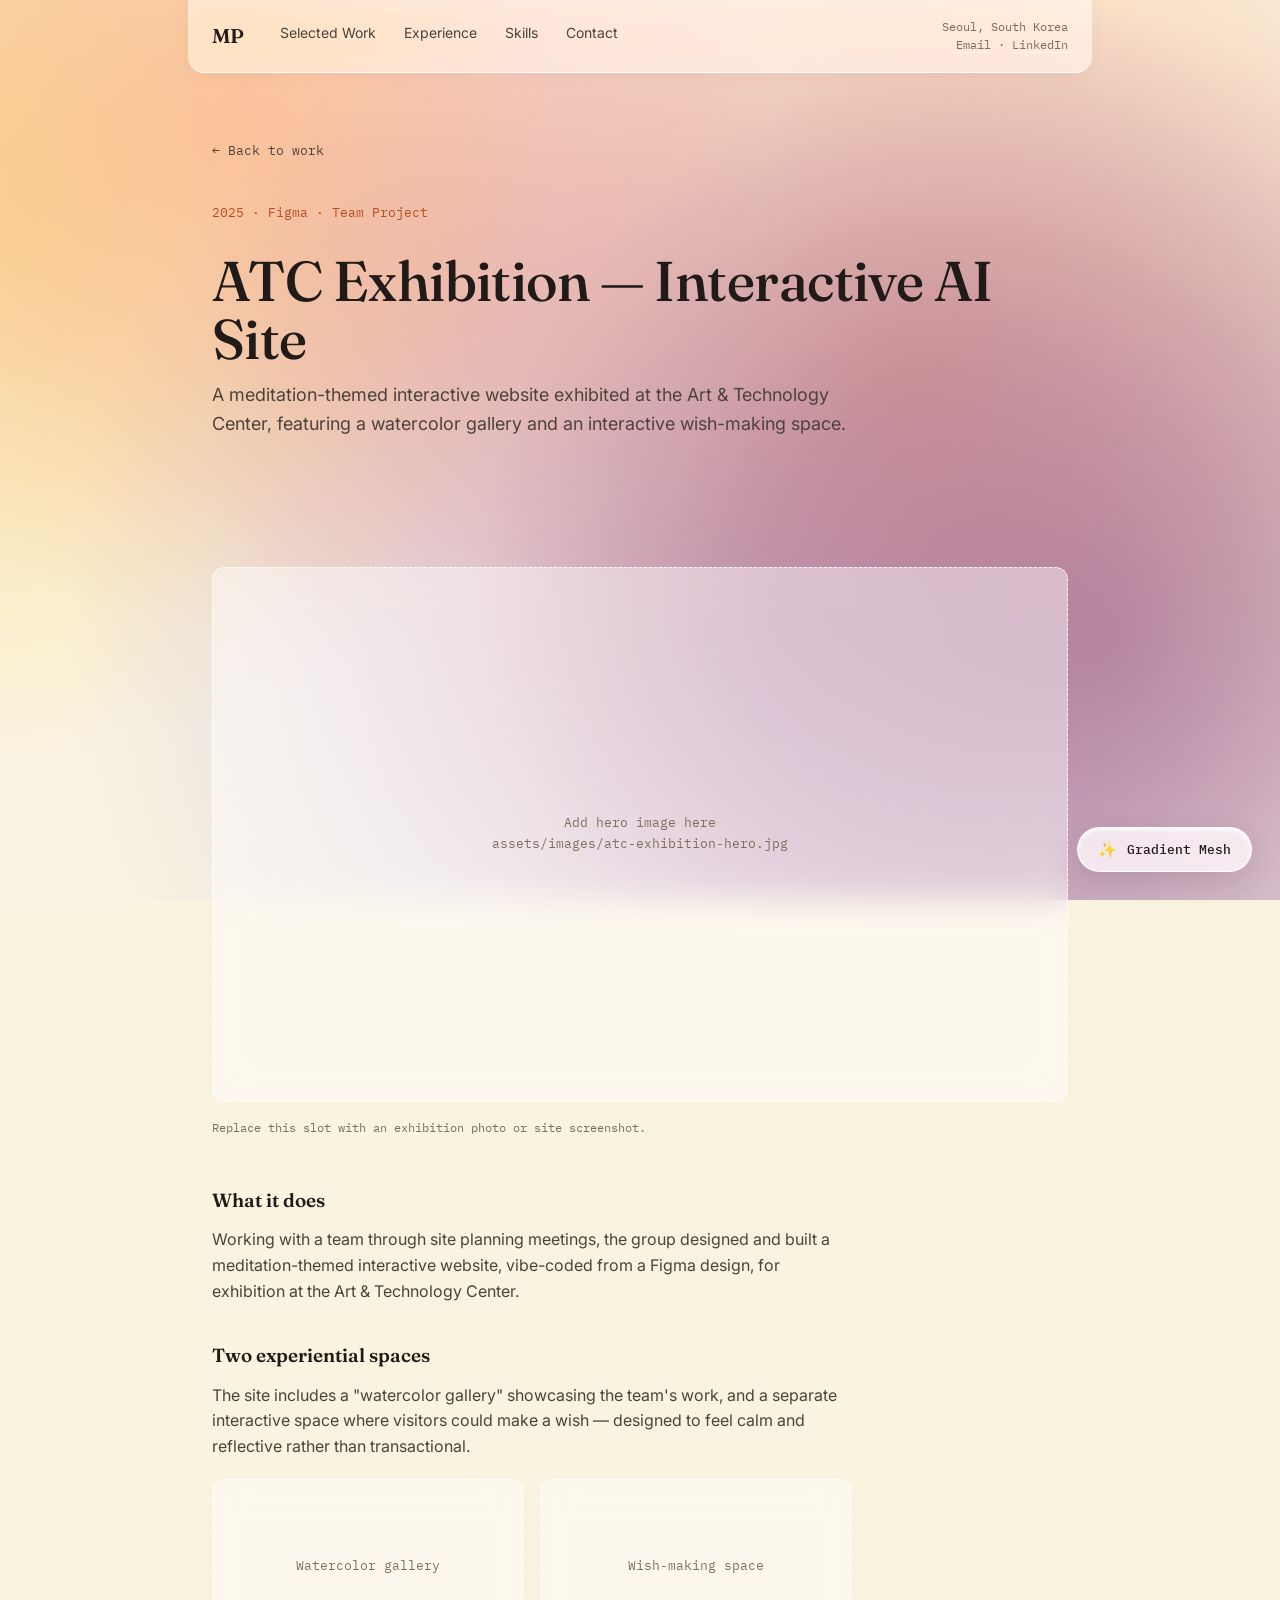
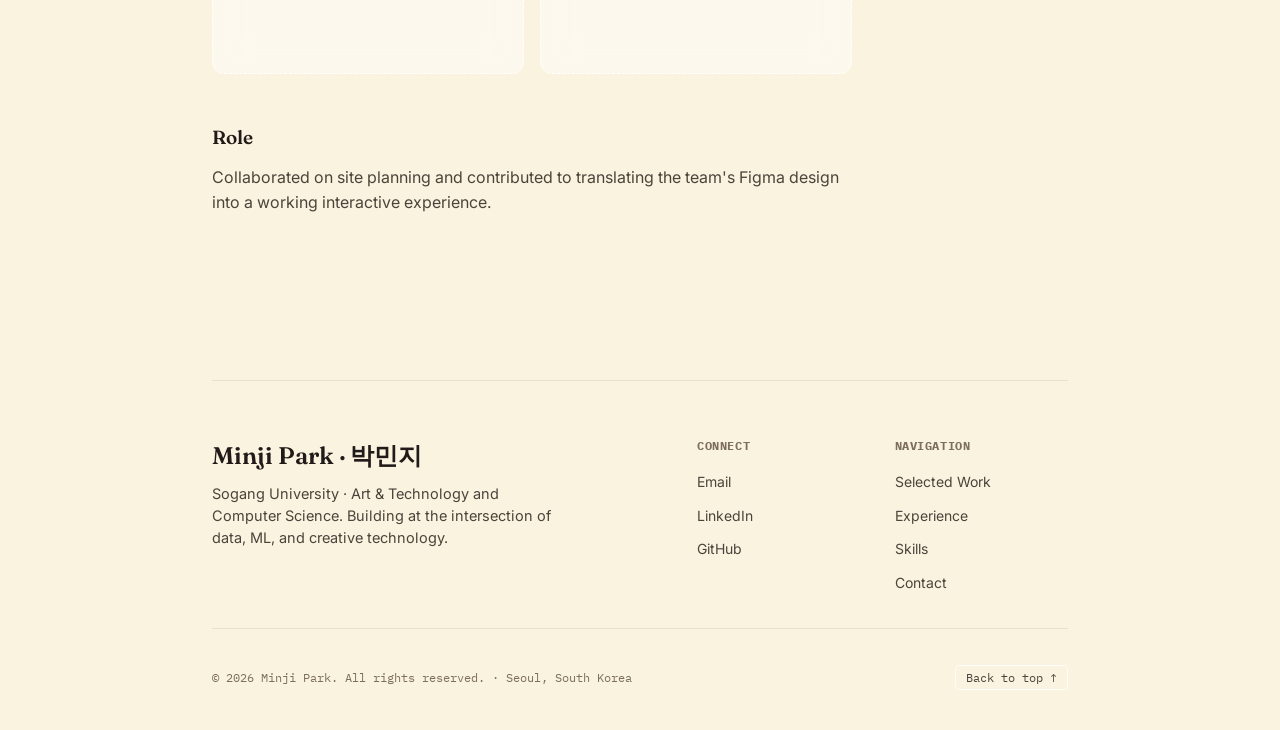
==== commit afa7c039: "Force cache refresh: add ?v=2 to CSS and JS links across all pages" ====
--- a/projects/atc-exhibition.html
+++ b/projects/atc-exhibition.html
@@ -6,7 +6,7 @@
 <title>ATC Exhibition — Minji Park</title>
 <link rel="preconnect" href="https://fonts.googleapis.com">
 <link href="https://fonts.googleapis.com/css2?family=Fraunces:ital,opsz,wght@0,9..144,400;0,9..144,500;0,9..144,600;1,9..144,400&family=Inter:wght@400;500;600&family=IBM+Plex+Mono:wght@400;500&display=swap" rel="stylesheet">
-<link rel="stylesheet" href="../styles.css">
+<link rel="stylesheet" href="../styles.css?v=2">
 </head>
 <body>
 <canvas id="gradient-mesh-canvas"></canvas>
@@ -96,7 +96,7 @@
   </footer>
 </div>
 
-<script src="../script.js"></script>
-<script src="../gradient-mesh.js"></script>
+<script src="../script.js?v=2"></script>
+<script src="../gradient-mesh.js?v=2"></script>
 </body>
 </html>
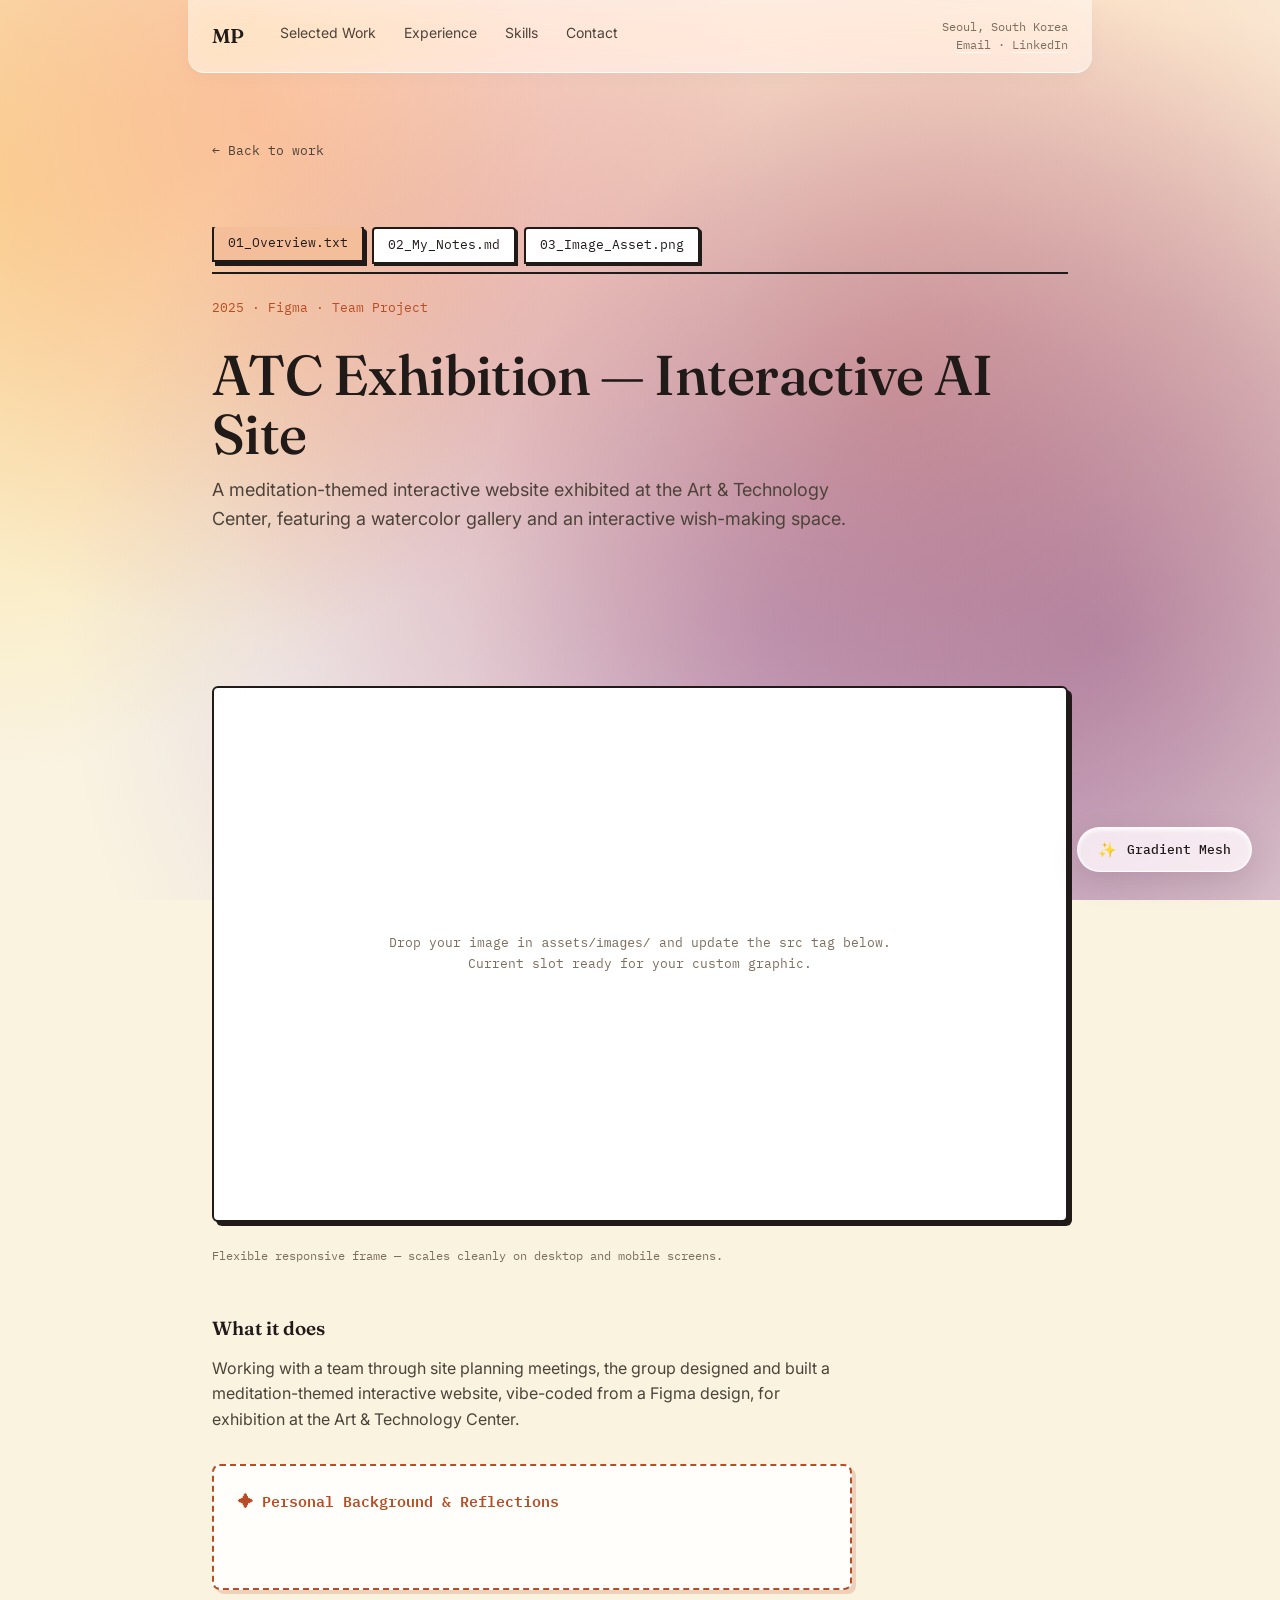
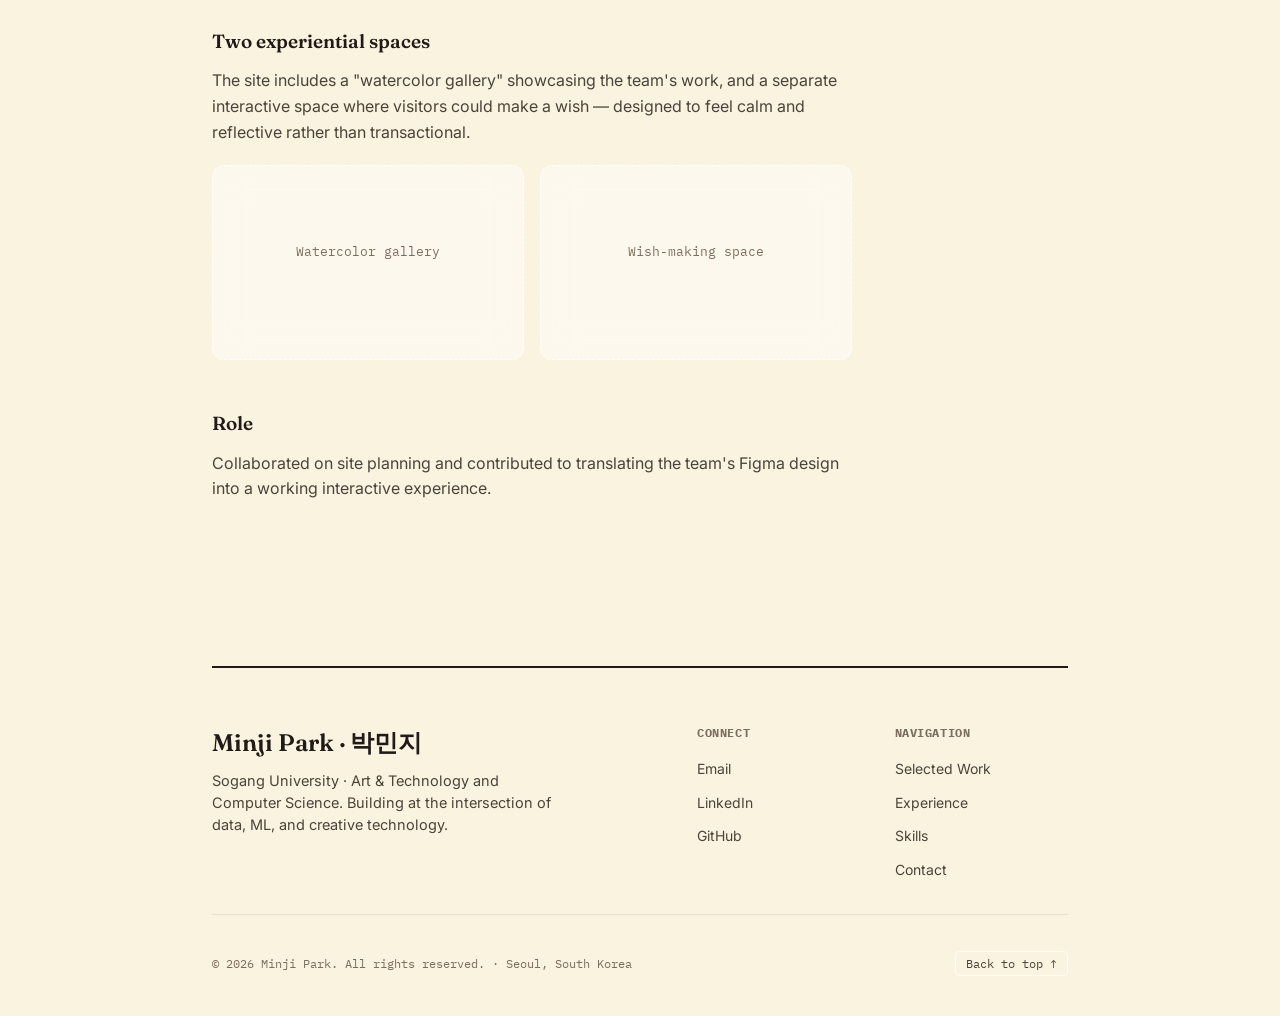
==== commit eafb00a8: "Add retro tab bar, flexible image container, and custom editable writing space to atc-exhibition pag" ====
--- a/projects/atc-exhibition.html
+++ b/projects/atc-exhibition.html
@@ -1,102 +1,224 @@
 <!DOCTYPE html>
 <html lang="ko">
+
 <head>
-<meta charset="UTF-8">
-<meta name="viewport" content="width=device-width, initial-scale=1.0">
-<title>ATC Exhibition — Minji Park</title>
-<link rel="preconnect" href="https://fonts.googleapis.com">
-<link href="https://fonts.googleapis.com/css2?family=Fraunces:ital,opsz,wght@0,9..144,400;0,9..144,500;0,9..144,600;1,9..144,400&family=Inter:wght@400;500;600&family=IBM+Plex+Mono:wght@400;500&display=swap" rel="stylesheet">
-<link rel="stylesheet" href="../styles.css?v=2">
+  <meta charset="UTF-8">
+  <meta name="viewport" content="width=device-width, initial-scale=1.0">
+  <title>ATC Exhibition — Minji Park</title>
+  <link rel="preconnect" href="https://fonts.googleapis.com">
+  <link
+    href="https://fonts.googleapis.com/css2?family=Fraunces:ital,opsz,wght@0,9..144,400;0,9..144,500;0,9..144,600;1,9..144,400&family=Inter:wght@400;500;600&family=IBM+Plex+Mono:wght@400;500&display=swap"
+    rel="stylesheet">
+  <link rel="stylesheet" href="../styles.css?v=2">
+  <style>
+    /* --- Retro & Flexible Custom Additions --- */
+    .retro-tab-bar {
+      display: flex;
+      gap: 8px;
+      margin: 24px 0;
+      border-bottom: 2px solid var(--ink);
+      padding-bottom: 8px;
+      overflow-x: auto;
+    }
+
+    .retro-tab {
+      font-family: 'IBM Plex Mono', monospace;
+      font-size: 13px;
+      background: #fff;
+      border: 2px solid var(--ink);
+      padding: 6px 14px;
+      border-radius: 4px 4px 0 0;
+      cursor: pointer;
+      text-decoration: none;
+      color: var(--ink);
+      box-shadow: 2px 2px 0px var(--ink);
+      transition: all 0.1s ease;
+      white-space: nowrap;
+    }
+
+    .retro-tab:hover,
+    .retro-tab.active {
+      background: var(--orange-soft);
+      transform: translateY(-2px);
+      box-shadow: 3px 4px 0px var(--ink);
+    }
+
+    .custom-writing-box {
+      background: rgba(255, 255, 255, 0.85);
+      border: 2px dashed var(--orange-deep);
+      border-radius: 8px;
+      padding: 24px;
+      margin: 32px 0;
+      box-shadow: 4px 4px 0px rgba(184, 76, 36, 0.2);
+    }
+
+    .custom-writing-box h3 {
+      font-family: 'IBM Plex Mono', monospace;
+      font-size: 15px;
+      color: var(--orange-deep);
+      margin-top: 0;
+    }
+
+    .custom-writing-content {
+      font-family: 'Inter', sans-serif;
+      font-size: 15px;
+      line-height: 1.7;
+      color: var(--ink-soft);
+      outline: none;
+    }
+
+    .custom-writing-content[contenteditable="true"]:empty:before {
+      content: attr(data-placeholder);
+      color: var(--taupe);
+      pointer-events: none;
+      display: block;
+    }
+
+    .flexible-image-container {
+      width: 100%;
+      margin: 24px 0;
+      border: 2px solid var(--ink);
+      background: #fff;
+      box-shadow: 4px 4px 0px var(--ink);
+      border-radius: 6px;
+      overflow: hidden;
+    }
+
+    .flexible-image-container img {
+      width: 100%;
+      height: auto;
+      display: block;
+    }
+
+    /* Retro Footer Polish */
+    .site-footer {
+      border-top: 2px solid var(--ink);
+      background: rgba(250, 243, 224, 0.95);
+    }
+  </style>
 </head>
+
 <body>
-<canvas id="gradient-mesh-canvas"></canvas>
-
-<div class="scroll-progress" id="scrollProgress"></div>
-
-<div class="wrap">
-  <header class="rail">
-    <div class="rail-left">
-      <a class="mark" href="../index.html">MP</a>
-      <nav>
-        <a href="../index.html#work">Selected Work</a>
-        <a href="../index.html#experience">Experience</a>
-        <a href="../index.html#skills">Skills</a>
-        <a href="../index.html#contact">Contact</a>
-      </nav>
-    </div>
-    <div class="rail-foot">
-      Seoul, South Korea<br>
-      <a href="mailto:minjip0810@gmail.com">Email</a> · <a href="https://linkedin.com/in/minjipark-profile" target="_blank" rel="noopener">LinkedIn</a>
-    </div>
-  </header>
-
-  <main>
-    <a class="back-link" href="../index.html#work">&larr; Back to work</a>
-
-    <section class="detail-hero">
-      <p class="detail-meta">2025 · Figma · Team Project</p>
-      <h1>ATC Exhibition — Interactive AI Site</h1>
-      <p class="lede">A meditation-themed interactive website exhibited at the Art &amp; Technology Center, featuring a watercolor gallery and an interactive wish-making space.</p>
-    </section>
-
-    <div class="image-slot">
-      <p class="placeholder-text">Add hero image here<br>assets/images/atc-exhibition-hero.jpg</p>
-    </div>
-    <p class="image-caption">Replace this slot with an exhibition photo or site screenshot.</p>
-
-    <div class="detail-body">
-      <h3>What it does</h3>
-      <p>Working with a team through site planning meetings, the group designed and built a meditation-themed interactive website, vibe-coded from a Figma design, for exhibition at the Art &amp; Technology Center.</p>
-
-      <h3>Two experiential spaces</h3>
-      <p>The site includes a "watercolor gallery" showcasing the team's work, and a separate interactive space where visitors could make a wish — designed to feel calm and reflective rather than transactional.</p>
-
-      <div class="image-row">
-        <div class="image-slot"><p class="placeholder-text">Watercolor gallery</p></div>
-        <div class="image-slot"><p class="placeholder-text">Wish-making space</p></div>
-      </div>
-
-      <h3>Role</h3>
-      <p>Collaborated on site planning and contributed to translating the team's Figma design into a working interactive experience.</p>
-    </div>
-  </main>
-
-  <footer class="site-footer">
-    <div class="footer-inner">
-      <div class="footer-top">
-        <div class="footer-brand">
-          <a href="../index.html" class="footer-mark">Minji Park · 박민지</a>
-          <p>Sogang University · Art &amp; Technology and Computer Science. Building at the intersection of data, ML, and creative technology.</p>
-        </div>
-        <div class="footer-links-grid">
-          <div class="footer-col">
-            <h4>Connect</h4>
-            <ul>
-              <li><a href="mailto:minjip0810@gmail.com">Email</a></li>
-              <li><a href="https://linkedin.com/in/minjipark-profile" target="_blank" rel="noopener">LinkedIn</a></li>
-              <li><a href="https://github.com/mjipark" target="_blank" rel="noopener">GitHub</a></li>
-            </ul>
-          </div>
-          <div class="footer-col">
-            <h4>Navigation</h4>
-            <ul>
-              <li><a href="../index.html#work">Selected Work</a></li>
-              <li><a href="../index.html#experience">Experience</a></li>
-              <li><a href="../index.html#skills">Skills</a></li>
-              <li><a href="../index.html#contact">Contact</a></li>
-            </ul>
-          </div>
-        </div>
-      </div>
-      <div class="footer-bottom">
-        <div>© 2026 Minji Park. All rights reserved. · Seoul, South Korea</div>
-        <button class="back-to-top" onclick="window.scrollTo({top: 0, behavior: 'smooth'})">Back to top ↑</button>
-      </div>
-    </div>
-  </footer>
-</div>
-
-<script src="../script.js?v=2"></script>
-<script src="../gradient-mesh.js?v=2"></script>
+  <canvas id="gradient-mesh-canvas"></canvas>
+
+  <div class="scroll-progress" id="scrollProgress"></div>
+
+  <div class="wrap">
+    <header class="rail">
+      <div class="rail-left">
+        <a class="mark" href="../index.html">MP</a>
+        <nav>
+          <a href="../index.html#work">Selected Work</a>
+          <a href="../index.html#experience">Experience</a>
+          <a href="../index.html#skills">Skills</a>
+          <a href="../index.html#contact">Contact</a>
+        </nav>
+      </div>
+      <div class="rail-foot">
+        Seoul, South Korea<br>
+        <a href="mailto:minjip0810@gmail.com">Email</a> · <a href="https://linkedin.com/in/minjipark-profile"
+          target="_blank" rel="noopener">LinkedIn</a>
+      </div>
+    </header>
+
+    <main>
+      <a class="back-link" href="../index.html#work">&larr; Back to work</a>
+
+      <!-- Retro Tab Bar on Top of Content -->
+      <div class="retro-tab-bar">
+        <a href="#overview" class="retro-tab active">01_Overview.txt</a>
+        <a href="#my-notes" class="retro-tab">02_My_Notes.md</a>
+        <a href="#media" class="retro-tab">03_Image_Asset.png</a>
+      </div>
+
+      <section class="detail-hero" id="overview">
+        <p class="detail-meta">2025 · Figma · Team Project</p>
+        <h1>ATC Exhibition — Interactive AI Site</h1>
+        <p class="lede">A meditation-themed interactive website exhibited at the Art &amp; Technology Center, featuring
+          a watercolor gallery and an interactive wish-making space.</p>
+      </section>
+
+      <!-- Flexible Image Space for Your Image -->
+      <div id="media" class="flexible-image-container">
+        <div class="image-slot" style="border:none; margin:0;">
+          <p class="placeholder-text">Drop your image in <code>assets/images/</code> and update the src tag
+            below.<br>Current slot ready for your custom graphic.</p>
+        </div>
+        <!-- Uncomment and update path when you add your image: -->
+        <!-- <img src="../assets/images/your-custom-image.jpg" alt="Minji's Custom Exhibition View"> -->
+      </div>
+      <p class="image-caption">Flexible responsive frame — scales cleanly on desktop and mobile screens.</p>
+
+      <div class="detail-body">
+        <h3>What it does</h3>
+        <p>Working with a team through site planning meetings, the group designed and built a meditation-themed
+          interactive website, vibe-coded from a Figma design, for exhibition at the Art &amp; Technology Center.</p>
+
+        <!-- Custom Background & Writing Space -->
+        <div class="custom-writing-box" id="my-notes">
+          <h3>✦ Personal Background &amp; Reflections</h3>
+          <div class="custom-writing-content" contenteditable="true"
+            data-placeholder="Click here to type your custom background story, notes, or additional thoughts directly into this flexible text area...">
+          </div>
+        </div>
+
+        <h3>Two experiential spaces</h3>
+        <p>The site includes a "watercolor gallery" showcasing the team's work, and a separate interactive space where
+          visitors could make a wish — designed to feel calm and reflective rather than transactional.</p>
+
+        <div class="image-row">
+          <div class="image-slot">
+            <p class="placeholder-text">Watercolor gallery</p>
+          </div>
+          <div class="image-slot">
+            <p class="placeholder-text">Wish-making space</p>
+          </div>
+        </div>
+
+        <h3>Role</h3>
+        <p>Collaborated on site planning and contributed to translating the team's Figma design into a working
+          interactive experience.</p>
+      </div>
+    </main>
+
+    <footer class="site-footer">
+      <div class="footer-inner">
+        <div class="footer-top">
+          <div class="footer-brand">
+            <a href="../index.html" class="footer-mark">Minji Park · 박민지</a>
+            <p>Sogang University · Art &amp; Technology and Computer Science. Building at the intersection of data, ML,
+              and creative technology.</p>
+          </div>
+          <div class="footer-links-grid">
+            <div class="footer-col">
+              <h4>Connect</h4>
+              <ul>
+                <li><a href="mailto:minjip0810@gmail.com">Email</a></li>
+                <li><a href="https://linkedin.com/in/minjipark-profile" target="_blank" rel="noopener">LinkedIn</a></li>
+                <li><a href="https://github.com/mjipark" target="_blank" rel="noopener">GitHub</a></li>
+              </ul>
+            </div>
+            <div class="footer-col">
+              <h4>Navigation</h4>
+              <ul>
+                <li><a href="../index.html#work">Selected Work</a></li>
+                <li><a href="../index.html#experience">Experience</a></li>
+                <li><a href="../index.html#skills">Skills</a></li>
+                <li><a href="../index.html#contact">Contact</a></li>
+              </ul>
+            </div>
+          </div>
+        </div>
+        <div class="footer-bottom">
+          <div>© 2026 Minji Park. All rights reserved. · Seoul, South Korea</div>
+          <button class="back-to-top" onclick="window.scrollTo({top: 0, behavior: 'smooth'})">Back to top ↑</button>
+        </div>
+      </div>
+    </footer>
+  </div>
+
+  <script src="../script.js?v=2"></script>
+  <script src="../gradient-mesh.js?v=2"></script>
 </body>
-</html>
+
+</html>
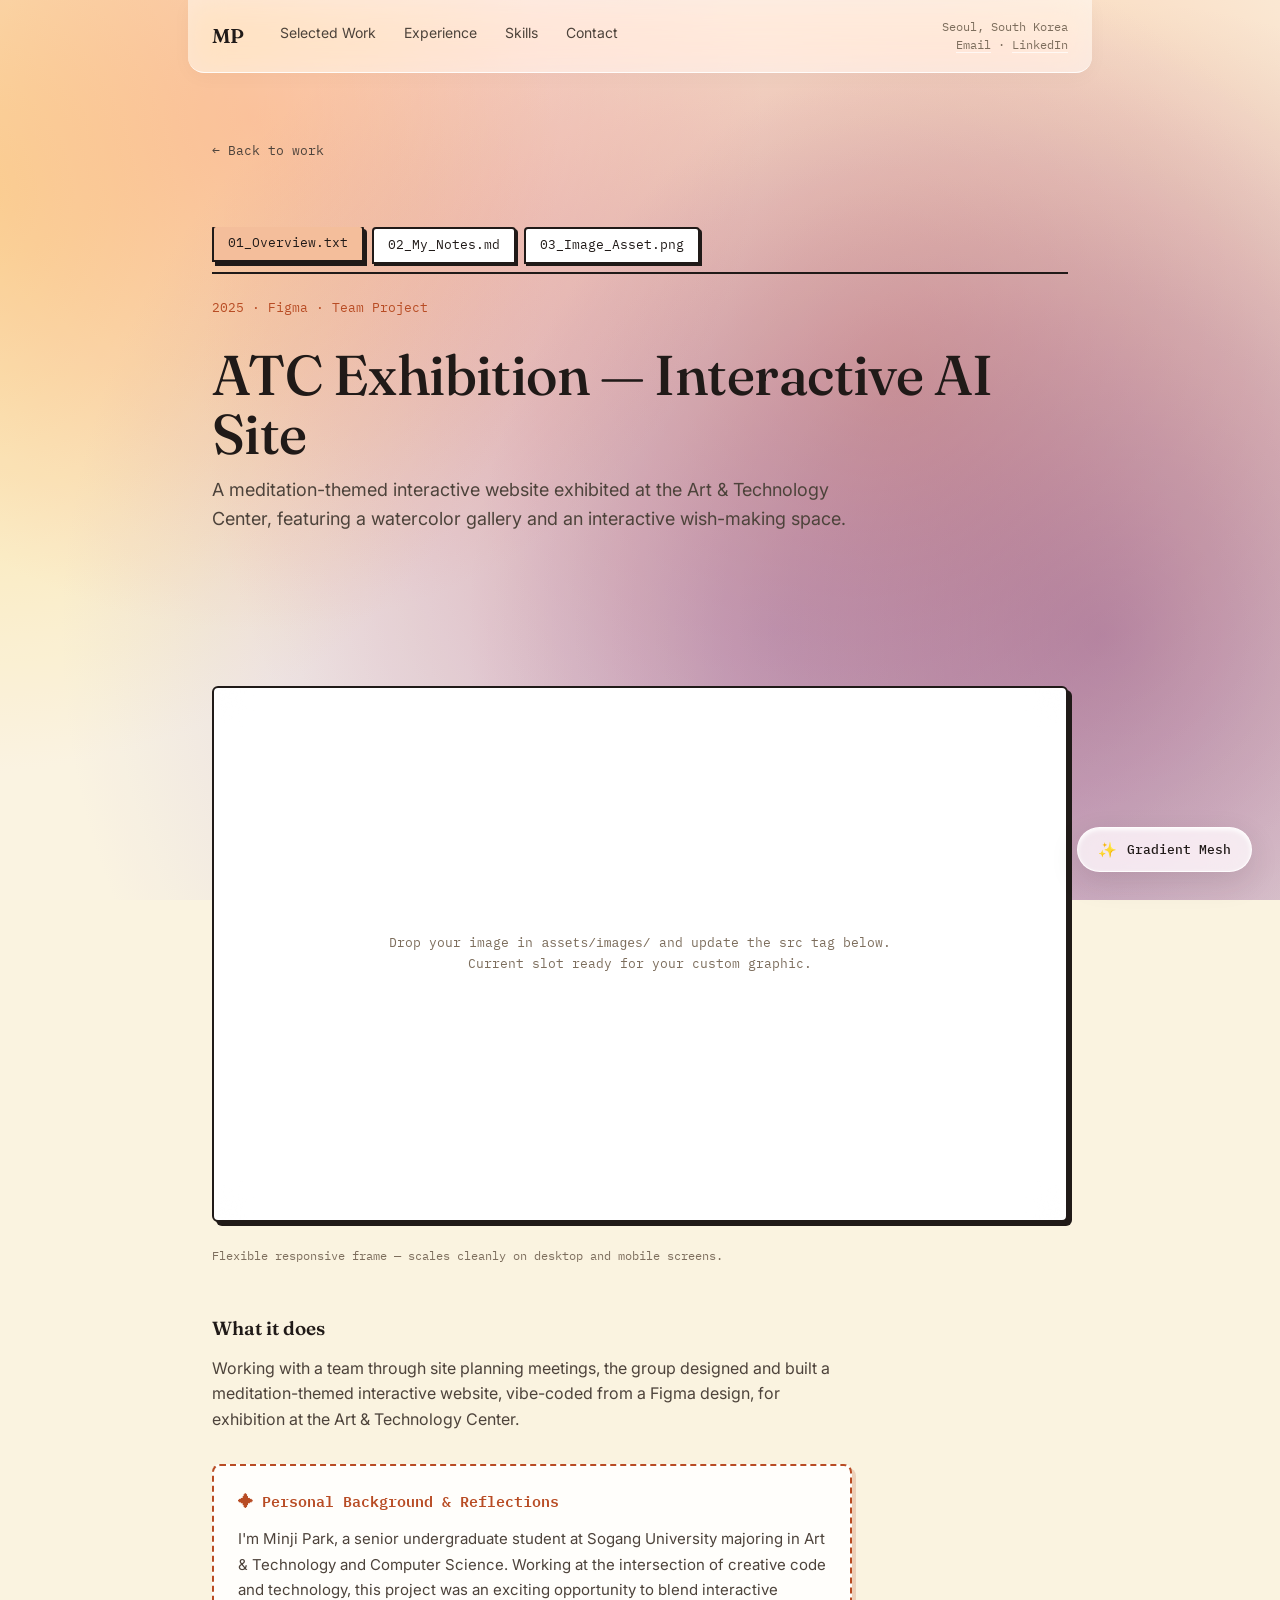
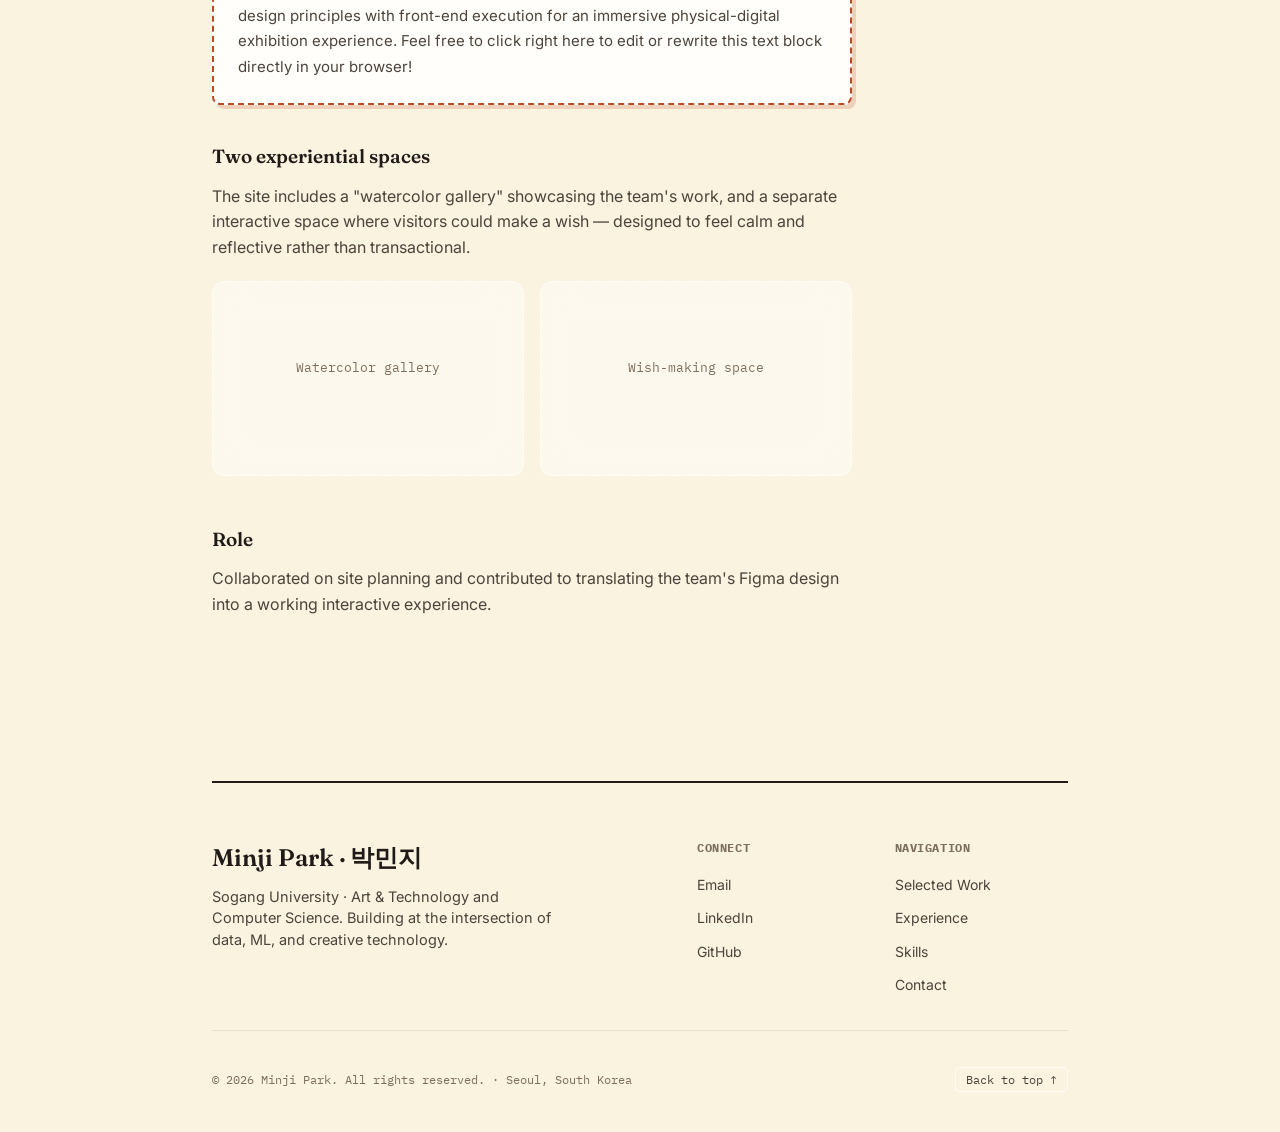
==== commit e770f720: "Pre-fill editable custom writing box with initial intro text" ====
--- a/projects/atc-exhibition.html
+++ b/projects/atc-exhibition.html
@@ -154,12 +154,15 @@
         <p>Working with a team through site planning meetings, the group designed and built a meditation-themed
           interactive website, vibe-coded from a Figma design, for exhibition at the Art &amp; Technology Center.</p>
 
-        <!-- Custom Background & Writing Space -->
+        <!-- Custom Background & Writing Space pre-filled with editable text -->
         <div class="custom-writing-box" id="my-notes">
           <h3>✦ Personal Background &amp; Reflections</h3>
-          <div class="custom-writing-content" contenteditable="true"
-            data-placeholder="Click here to type your custom background story, notes, or additional thoughts directly into this flexible text area...">
-          </div>
+          <div class="custom-writing-content" contenteditable="true" data-placeholder="Type your notes here...">I'm
+            Minji Park, a senior undergraduate student at Sogang University majoring in Art &amp; Technology and
+            Computer Science. Working at the intersection of creative code and technology, this project was an exciting
+            opportunity to blend interactive design principles with front-end execution for an immersive
+            physical-digital exhibition experience. Feel free to click right here to edit or rewrite this text block
+            directly in your browser!</div>
         </div>
 
         <h3>Two experiential spaces</h3>
